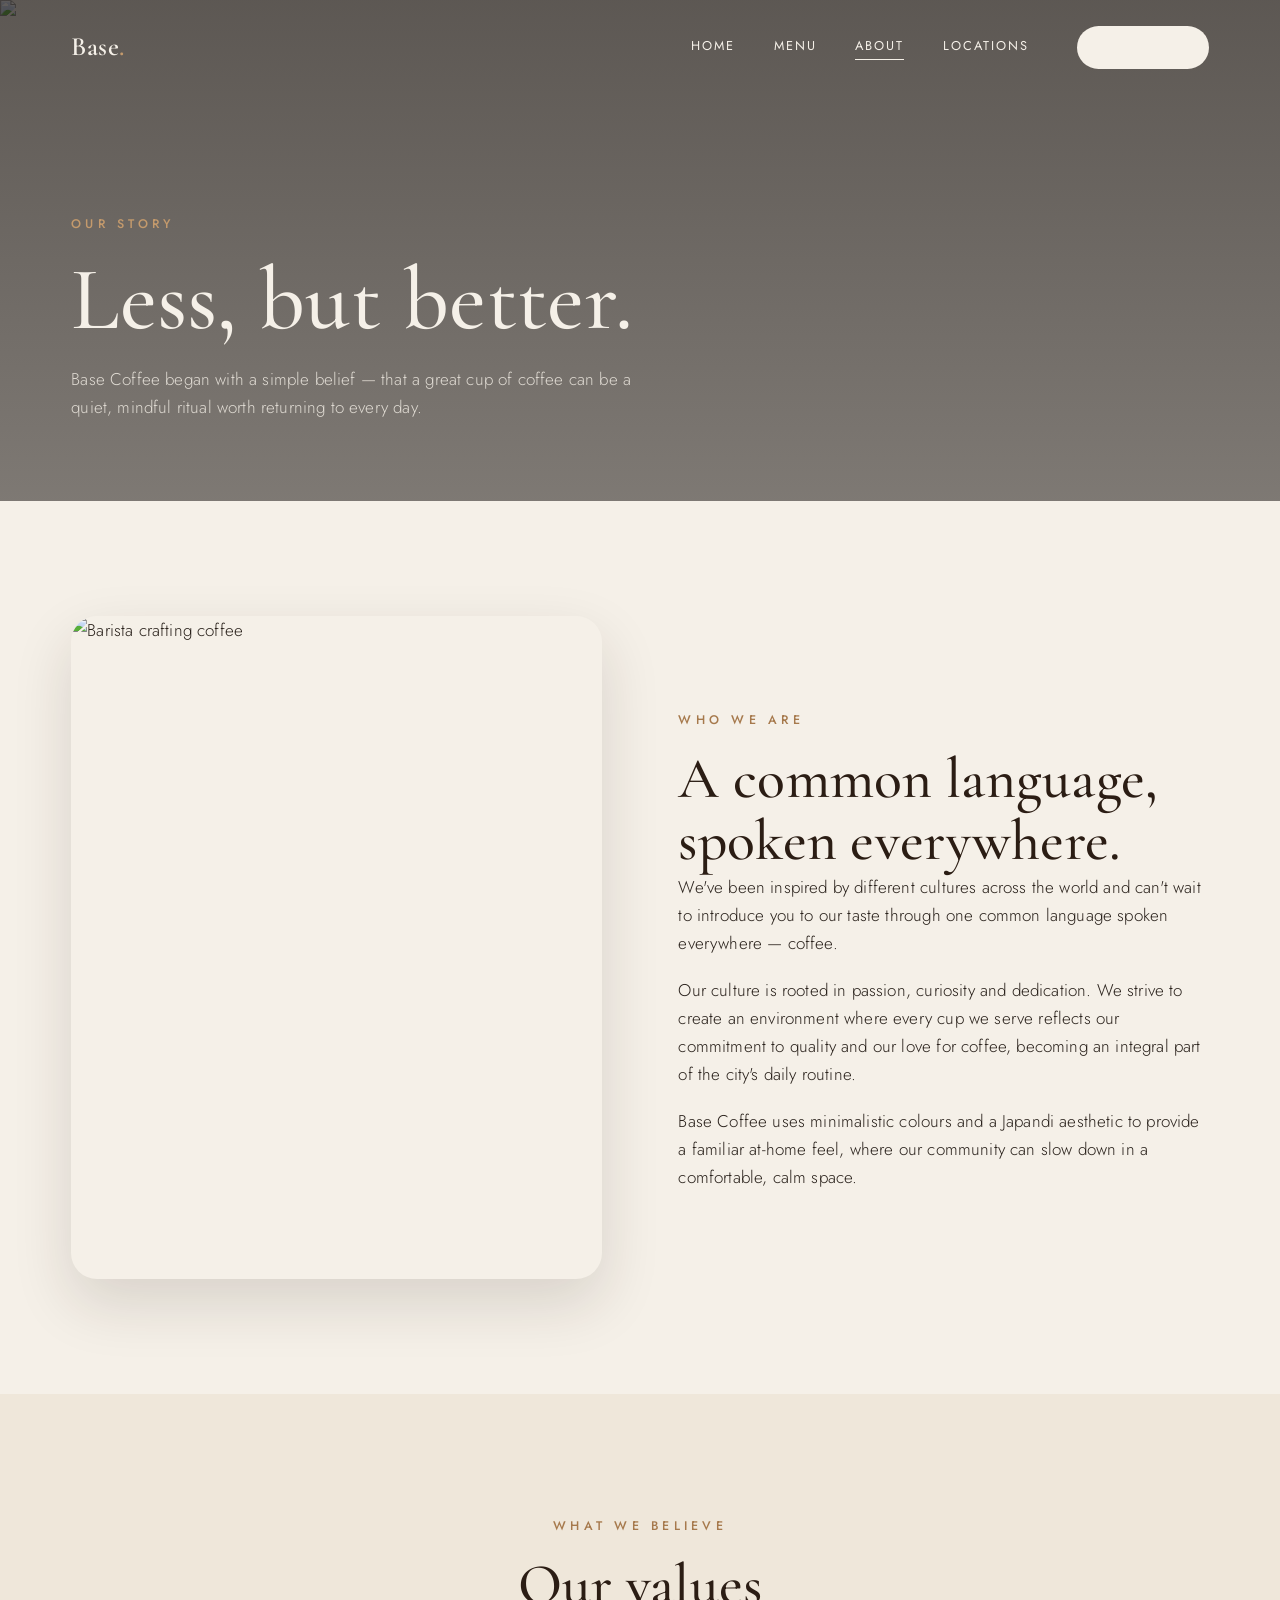
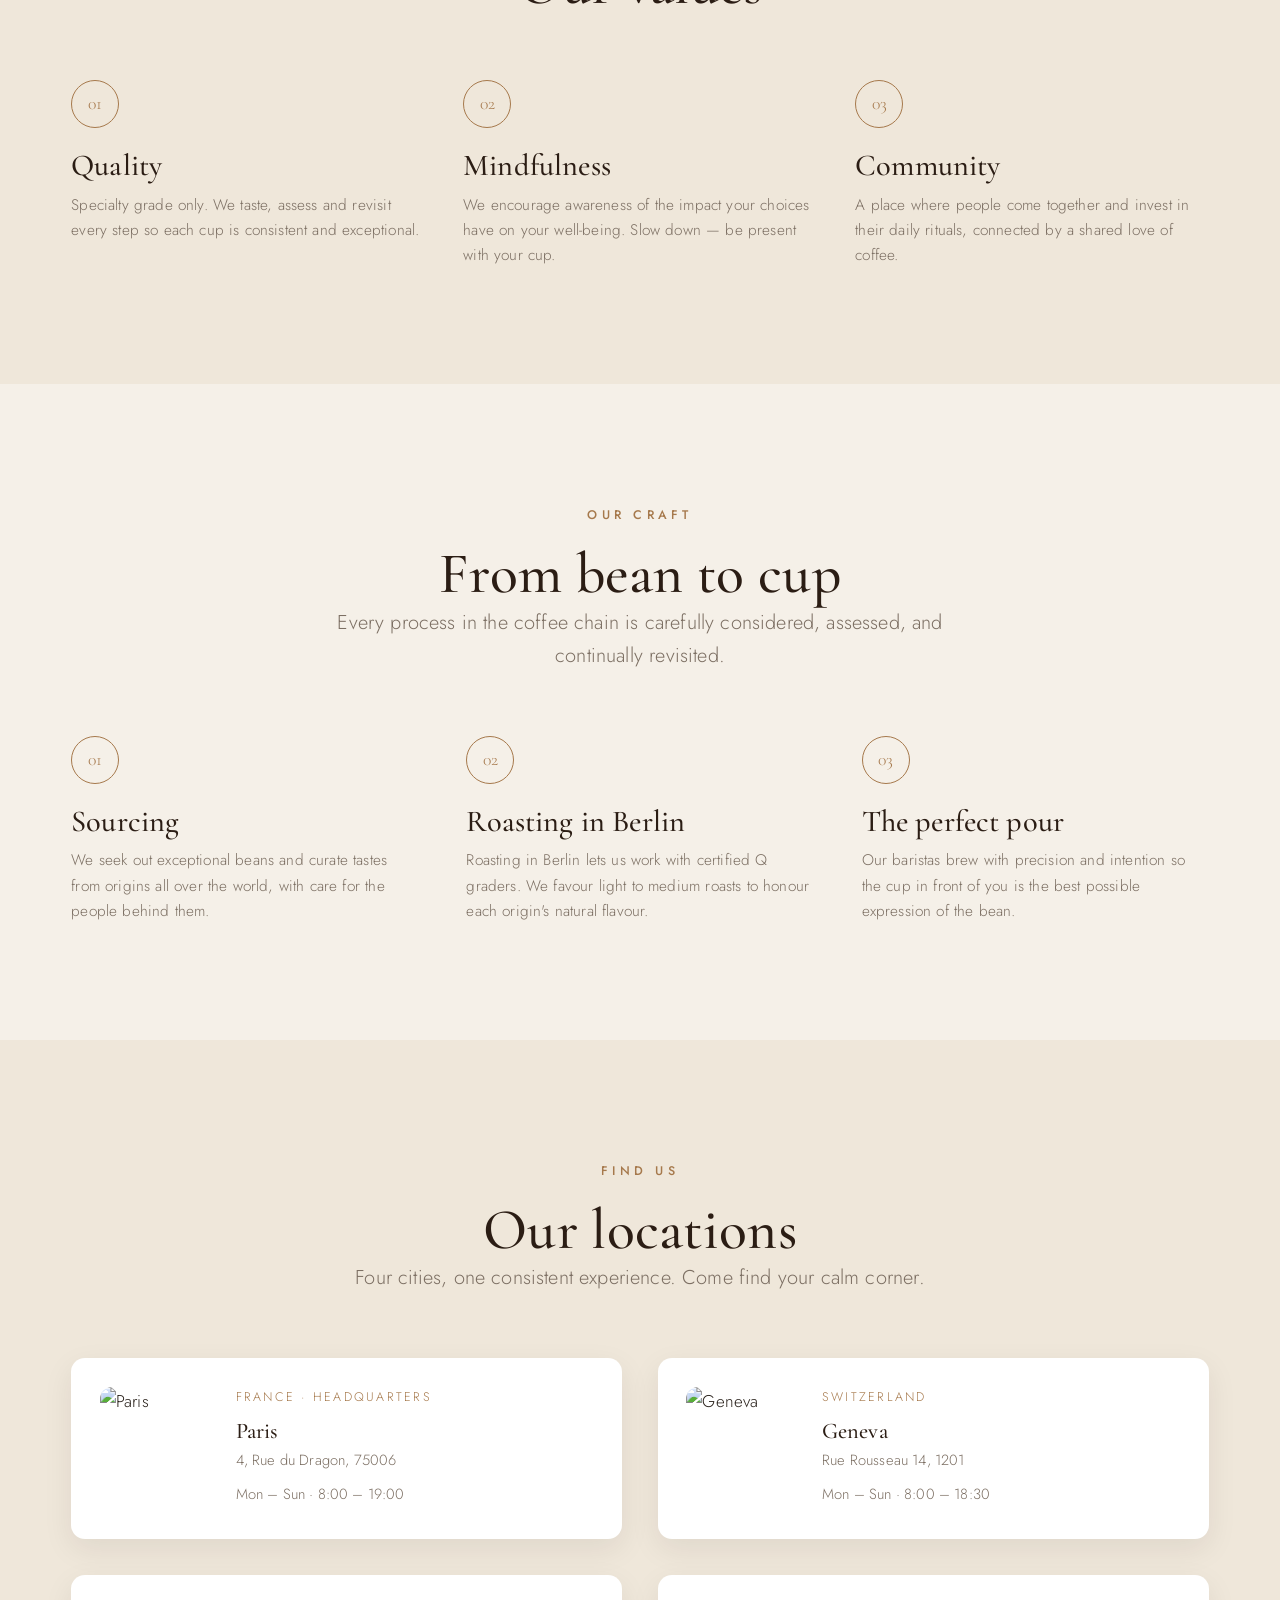
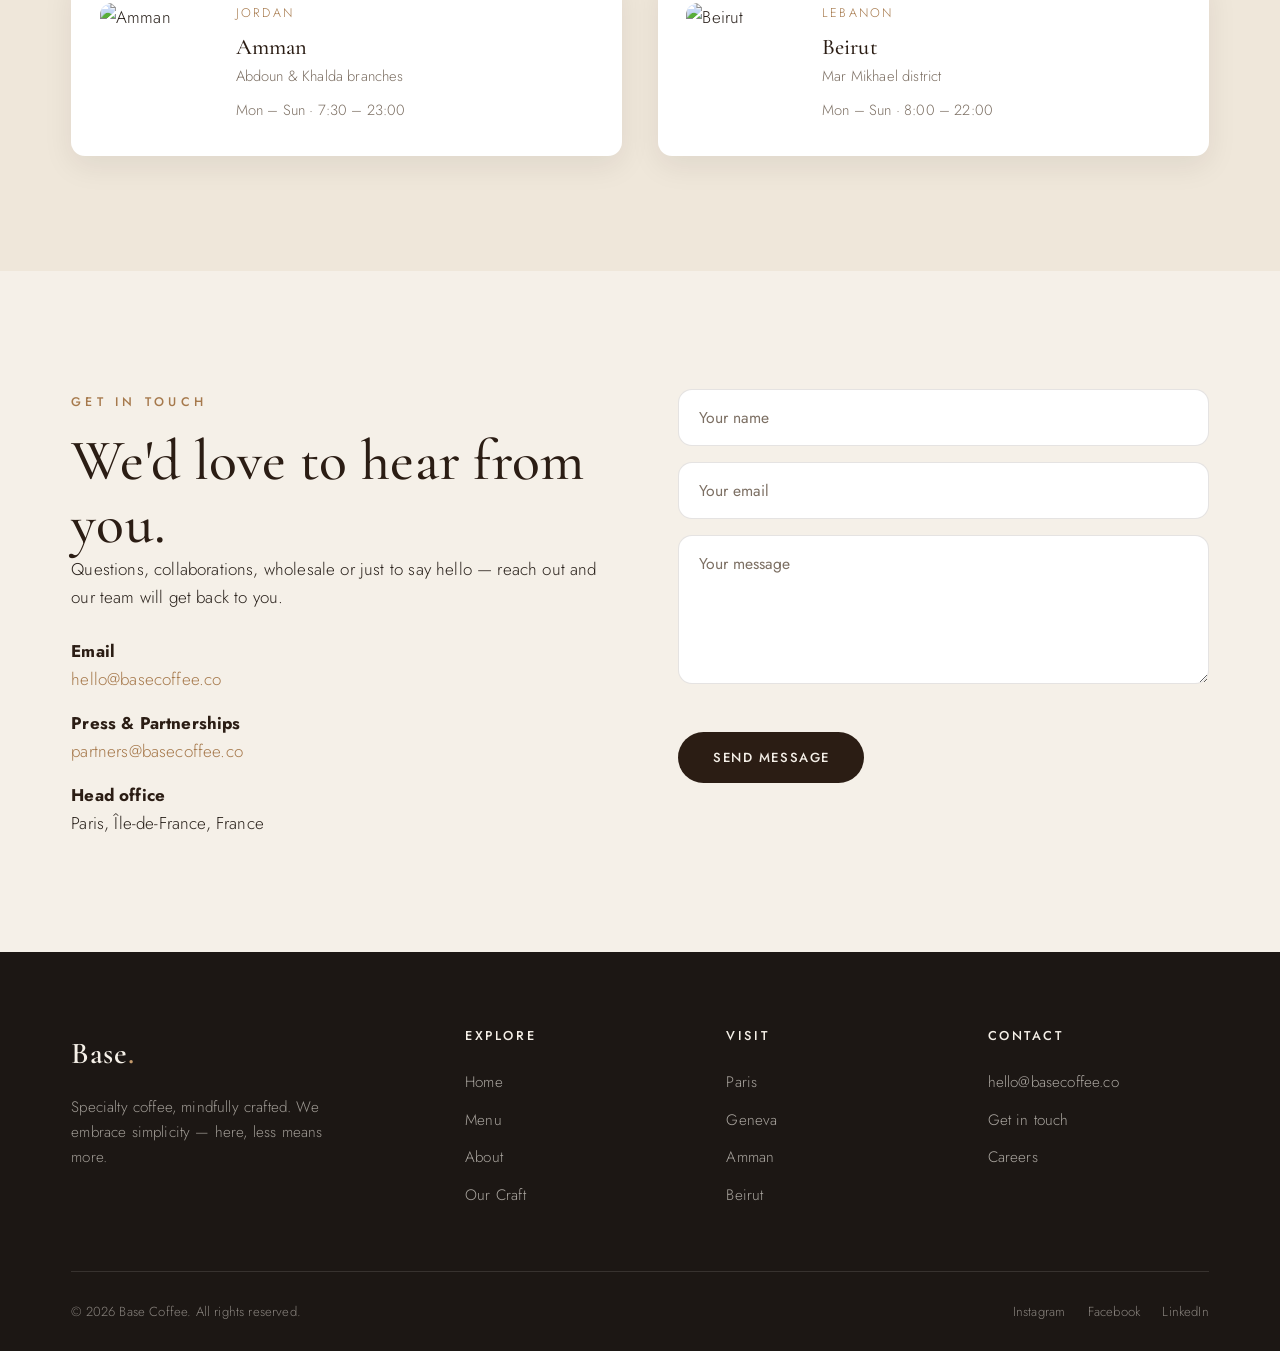
==== about.html @ 09331cef "Add initial website files for Base Coffee, including HTML pages (index, about, menu), CSS styles, an" ====
<!DOCTYPE html>
<html lang="en">
<head>
  <meta charset="UTF-8" />
  <meta name="viewport" content="width=device-width, initial-scale=1.0" />
  <title>About — Base Coffee</title>
  <meta name="description" content="The Base Coffee story: a mindful specialty coffee house rooted in passion, curiosity and community. Discover our craft, our values, our locations and how to reach us." />

  <link rel="preconnect" href="https://fonts.googleapis.com" />
  <link rel="preconnect" href="https://fonts.gstatic.com" crossorigin />
  <link href="https://fonts.googleapis.com/css2?family=Cormorant+Garamond:wght@400;500;600&family=Jost:wght@300;400;500&display=swap" rel="stylesheet" />
  <link rel="stylesheet" href="css/styles.css" />
</head>
<body>

  <!-- Navbar -->
  <header class="nav" id="nav">
    <div class="container nav__inner">
      <a href="index.html" class="nav__logo">Base<span>.</span></a>
      <nav class="nav__links" id="navLinks">
        <a href="index.html">Home</a>
        <a href="menu.html">Menu</a>
        <a href="about.html" class="is-active">About</a>
        <a href="about.html#locations">Locations</a>
        <a href="about.html#contact" class="btn btn--light nav__cta">Visit Us</a>
      </nav>
      <button class="nav__burger" id="navBurger" aria-label="Toggle menu" aria-expanded="false">
        <span></span><span></span><span></span>
      </button>
    </div>
  </header>

  <!-- Page header -->
  <section class="page-head">
    <div class="page-head__bg">
      <img src="https://images.unsplash.com/photo-1554118811-1e0d58224f24?auto=format&fit=crop&w=1920&q=80" alt="Cozy specialty coffee shop" />
    </div>
    <div class="container reveal">
      <span class="eyebrow">Our Story</span>
      <h1>Less, but better.</h1>
      <p>Base Coffee began with a simple belief — that a great cup of coffee can be a quiet, mindful ritual worth returning to every day.</p>
    </div>
  </section>

  <!-- Story -->
  <section class="section">
    <div class="container split">
      <div class="split__media reveal">
        <img src="https://images.unsplash.com/photo-1495774856032-8b90bbb32b32?auto=format&fit=crop&w=1000&q=80" alt="Barista crafting coffee" />
      </div>
      <div class="split__body reveal" data-delay="1">
        <span class="eyebrow">Who we are</span>
        <h2>A common language, spoken everywhere.</h2>
        <p>We've been inspired by different cultures across the world and can't wait to introduce you to our taste through one common language spoken everywhere — coffee.</p>
        <p>Our culture is rooted in passion, curiosity and dedication. We strive to create an environment where every cup we serve reflects our commitment to quality and our love for coffee, becoming an integral part of the city's daily routine.</p>
        <p>Base Coffee uses minimalistic colours and a Japandi aesthetic to provide a familiar at-home feel, where our community can slow down in a comfortable, calm space.</p>
      </div>
    </div>
  </section>

  <!-- Values -->
  <section class="section bg-cream-soft">
    <div class="container">
      <div class="section-head text-center reveal">
        <span class="eyebrow">What we believe</span>
        <h2>Our values</h2>
      </div>
      <div class="grid-3">
        <div class="step reveal">
          <div class="step__num">01</div>
          <h3>Quality</h3>
          <p>Specialty grade only. We taste, assess and revisit every step so each cup is consistent and exceptional.</p>
        </div>
        <div class="step reveal" data-delay="1">
          <div class="step__num">02</div>
          <h3>Mindfulness</h3>
          <p>We encourage awareness of the impact your choices have on your well-being. Slow down — be present with your cup.</p>
        </div>
        <div class="step reveal" data-delay="2">
          <div class="step__num">03</div>
          <h3>Community</h3>
          <p>A place where people come together and invest in their daily rituals, connected by a shared love of coffee.</p>
        </div>
      </div>
    </div>
  </section>

  <!-- Process -->
  <section class="section" id="process">
    <div class="container">
      <div class="section-head text-center reveal">
        <span class="eyebrow">Our craft</span>
        <h2>From bean to cup</h2>
        <p class="lead">Every process in the coffee chain is carefully considered, assessed, and continually revisited.</p>
      </div>
      <div class="steps">
        <div class="step reveal">
          <div class="step__num">01</div>
          <h3>Sourcing</h3>
          <p>We seek out exceptional beans and curate tastes from origins all over the world, with care for the people behind them.</p>
        </div>
        <div class="step reveal" data-delay="1">
          <div class="step__num">02</div>
          <h3>Roasting in Berlin</h3>
          <p>Roasting in Berlin lets us work with certified Q graders. We favour light to medium roasts to honour each origin's natural flavour.</p>
        </div>
        <div class="step reveal" data-delay="2">
          <div class="step__num">03</div>
          <h3>The perfect pour</h3>
          <p>Our baristas brew with precision and intention so the cup in front of you is the best possible expression of the bean.</p>
        </div>
      </div>
    </div>
  </section>

  <!-- Locations -->
  <section class="section bg-cream-soft" id="locations">
    <div class="container">
      <div class="section-head text-center reveal">
        <span class="eyebrow">Find us</span>
        <h2>Our locations</h2>
        <p class="lead">Four cities, one consistent experience. Come find your calm corner.</p>
      </div>
      <div class="loc-grid">
        <div class="loc-card reveal">
          <img src="https://images.unsplash.com/photo-1501339847302-ac426a4a7cbb?auto=format&fit=crop&w=400&q=80" alt="Paris" />
          <div>
            <p class="loc-card__city">France · Headquarters</p>
            <h3>Paris</h3>
            <p>4, Rue du Dragon, 75006</p>
            <p class="loc-card__hours">Mon – Sun · 8:00 – 19:00</p>
          </div>
        </div>
        <div class="loc-card reveal" data-delay="1">
          <img src="https://images.unsplash.com/photo-1442975631115-c4f7b05b6107?auto=format&fit=crop&w=400&q=80" alt="Geneva" />
          <div>
            <p class="loc-card__city">Switzerland</p>
            <h3>Geneva</h3>
            <p>Rue Rousseau 14, 1201</p>
            <p class="loc-card__hours">Mon – Sun · 8:00 – 18:30</p>
          </div>
        </div>
        <div class="loc-card reveal">
          <img src="https://images.unsplash.com/photo-1559925393-8be0ec4767c8?auto=format&fit=crop&w=400&q=80" alt="Amman" />
          <div>
            <p class="loc-card__city">Jordan</p>
            <h3>Amman</h3>
            <p>Abdoun &amp; Khalda branches</p>
            <p class="loc-card__hours">Mon – Sun · 7:30 – 23:00</p>
          </div>
        </div>
        <div class="loc-card reveal" data-delay="1">
          <img src="https://images.unsplash.com/photo-1521017432531-fbd92d768814?auto=format&fit=crop&w=400&q=80" alt="Beirut" />
          <div>
            <p class="loc-card__city">Lebanon</p>
            <h3>Beirut</h3>
            <p>Mar Mikhael district</p>
            <p class="loc-card__hours">Mon – Sun · 8:00 – 22:00</p>
          </div>
        </div>
      </div>
    </div>
  </section>

  <!-- Contact -->
  <section class="section" id="contact">
    <div class="container split">
      <div class="split__body reveal">
        <span class="eyebrow">Get in touch</span>
        <h2>We'd love to hear from you.</h2>
        <p>Questions, collaborations, wholesale or just to say hello — reach out and our team will get back to you.</p>
        <p style="margin-top: 1.6rem;">
          <strong style="color: var(--espresso);">Email</strong><br />
          <a href="mailto:hello@basecoffee.co" style="color: var(--caramel);">hello@basecoffee.co</a>
        </p>
        <p style="margin-top: 1rem;">
          <strong style="color: var(--espresso);">Press &amp; Partnerships</strong><br />
          <a href="mailto:hello@basecoffee.co" style="color: var(--caramel);">partners@basecoffee.co</a>
        </p>
        <p style="margin-top: 1rem;">
          <strong style="color: var(--espresso);">Head office</strong><br />
          Paris, Île-de-France, France
        </p>
      </div>
      <div class="split__body reveal" data-delay="1">
        <form id="contactForm" novalidate style="display: grid; gap: 1rem;">
          <input class="field" type="text" id="cName" placeholder="Your name" aria-label="Your name" />
          <input class="field" type="email" id="cEmail" placeholder="Your email" aria-label="Your email" />
          <textarea class="field" id="cMessage" rows="5" placeholder="Your message" aria-label="Your message"></textarea>
          <button type="submit" class="btn btn--solid" style="justify-self: start;">Send Message</button>
          <p class="form-msg" id="contactMsg" role="status" style="color: var(--caramel);"></p>
        </form>
      </div>
    </div>
  </section>

  <!-- Footer -->
  <footer class="footer">
    <div class="container">
      <div class="footer__top">
        <div class="footer__brand">
          <a href="index.html" class="nav__logo">Base<span>.</span></a>
          <p>Specialty coffee, mindfully crafted. We embrace simplicity — here, less means more.</p>
        </div>
        <div class="footer__col">
          <h4>Explore</h4>
          <a href="index.html">Home</a>
          <a href="menu.html">Menu</a>
          <a href="about.html">About</a>
          <a href="about.html#process">Our Craft</a>
        </div>
        <div class="footer__col">
          <h4>Visit</h4>
          <a href="about.html#locations">Paris</a>
          <a href="about.html#locations">Geneva</a>
          <a href="about.html#locations">Amman</a>
          <a href="about.html#locations">Beirut</a>
        </div>
        <div class="footer__col">
          <h4>Contact</h4>
          <a href="mailto:hello@basecoffee.co">hello@basecoffee.co</a>
          <a href="about.html#contact">Get in touch</a>
          <a href="#">Careers</a>
        </div>
      </div>
      <div class="footer__bottom">
        <span>&copy; 2026 Base Coffee. All rights reserved.</span>
        <div class="footer__socials">
          <a href="#">Instagram</a>
          <a href="#">Facebook</a>
          <a href="#">LinkedIn</a>
        </div>
      </div>
    </div>
  </footer>

  <script src="js/main.js"></script>
</body>
</html>
---- css/styles.css ----
/* =========================================================
   Base Coffee — Global Stylesheet
   Japandi / minimalist premium aesthetic
   ========================================================= */

/* ---------- Design tokens ---------- */
:root {
  /* Color palette */
  --cream: #f5f0e8;
  --cream-soft: #efe7da;
  --sand: #e3d6c3;
  --caramel: #a6794c;
  --caramel-light: #c49a6c;
  --espresso: #2b1d14;
  --espresso-soft: #3e2c20;
  --charcoal: #1c1714;
  --ink: #2a221c;
  --muted: #7c6f63;
  --line: rgba(43, 29, 20, 0.12);
  --white: #ffffff;

  /* Typography */
  --font-display: "Cormorant Garamond", Georgia, "Times New Roman", serif;
  --font-body: "Jost", "Helvetica Neue", Arial, sans-serif;

  /* Spacing & layout */
  --maxw: 1240px;
  --gutter: clamp(1.25rem, 4vw, 4rem);
  --section-y: clamp(4.5rem, 9vw, 9rem);
  --radius: 14px;
  --radius-lg: 26px;

  /* Effects */
  --shadow-sm: 0 10px 30px rgba(43, 29, 20, 0.08);
  --shadow-md: 0 24px 60px rgba(43, 29, 20, 0.14);
  --ease: cubic-bezier(0.22, 1, 0.36, 1);
}

/* ---------- Reset ---------- */
*,
*::before,
*::after {
  box-sizing: border-box;
  margin: 0;
  padding: 0;
}

html {
  scroll-behavior: smooth;
  -webkit-text-size-adjust: 100%;
}

body {
  font-family: var(--font-body);
  background-color: var(--cream);
  color: var(--ink);
  line-height: 1.65;
  font-size: 17px;
  font-weight: 300;
  letter-spacing: 0.01em;
  overflow-x: hidden;
  -webkit-font-smoothing: antialiased;
}

img {
  max-width: 100%;
  display: block;
}

a {
  color: inherit;
  text-decoration: none;
}

ul {
  list-style: none;
}

button {
  font-family: inherit;
  cursor: pointer;
}

/* ---------- Typography ---------- */
h1,
h2,
h3,
h4 {
  font-family: var(--font-display);
  font-weight: 500;
  color: var(--espresso);
  line-height: 1.08;
  letter-spacing: 0.005em;
}

h1 {
  font-size: clamp(2.8rem, 7vw, 5.6rem);
}

h2 {
  font-size: clamp(2.2rem, 4.8vw, 3.6rem);
}

h3 {
  font-size: clamp(1.4rem, 2.4vw, 1.9rem);
}

p {
  color: var(--ink);
}

.eyebrow {
  font-family: var(--font-body);
  font-size: 0.78rem;
  font-weight: 500;
  letter-spacing: 0.34em;
  text-transform: uppercase;
  color: var(--caramel);
  margin-bottom: 1.1rem;
  display: inline-block;
}

.lead {
  font-size: clamp(1.05rem, 1.6vw, 1.25rem);
  color: var(--muted);
  font-weight: 300;
}

/* ---------- Layout helpers ---------- */
.container {
  width: 100%;
  max-width: var(--maxw);
  margin-inline: auto;
  padding-inline: var(--gutter);
}

.section {
  padding-block: var(--section-y);
}

.section--tight {
  padding-block: clamp(3rem, 6vw, 5.5rem);
}

.bg-cream-soft {
  background-color: var(--cream-soft);
}

.bg-espresso {
  background-color: var(--espresso);
  color: var(--cream);
}

.bg-espresso h1,
.bg-espresso h2,
.bg-espresso h3 {
  color: var(--cream);
}

.bg-espresso p {
  color: rgba(245, 240, 232, 0.78);
}

.text-center {
  text-align: center;
}

.section-head {
  max-width: 640px;
  margin-bottom: clamp(2.5rem, 5vw, 4rem);
}

.section-head.text-center {
  margin-inline: auto;
}

/* ---------- Buttons ---------- */
.btn {
  display: inline-flex;
  align-items: center;
  gap: 0.6rem;
  padding: 0.95rem 2.1rem;
  border-radius: 100px;
  font-size: 0.82rem;
  font-weight: 500;
  letter-spacing: 0.12em;
  text-transform: uppercase;
  border: 1px solid transparent;
  transition: transform 0.35s var(--ease), background-color 0.35s var(--ease),
    color 0.35s var(--ease), border-color 0.35s var(--ease);
}

.btn:hover {
  transform: translateY(-3px);
}

.btn--solid {
  background-color: var(--espresso);
  color: var(--cream);
}

.btn--solid:hover {
  background-color: var(--caramel);
}

.btn--outline {
  background-color: transparent;
  border-color: currentColor;
  color: var(--espresso);
}

.btn--outline:hover {
  background-color: var(--espresso);
  color: var(--cream);
  border-color: var(--espresso);
}

.btn--light {
  background-color: var(--cream);
  color: var(--espresso);
}

.btn--light:hover {
  background-color: var(--caramel-light);
  color: var(--espresso);
}

.btn--ghost {
  padding-inline: 0;
  border-radius: 0;
  border-bottom: 1px solid currentColor;
  color: var(--caramel);
  padding-bottom: 0.35rem;
}

.btn--ghost:hover {
  transform: translateY(0);
  color: var(--espresso);
}

/* ---------- Navbar ---------- */
.nav {
  position: fixed;
  inset: 0 0 auto 0;
  z-index: 100;
  transition: background-color 0.4s var(--ease), box-shadow 0.4s var(--ease),
    padding 0.4s var(--ease);
  padding-block: 1.6rem;
}

.nav__inner {
  display: flex;
  align-items: center;
  justify-content: space-between;
  gap: 2rem;
}

.nav__logo {
  font-family: var(--font-display);
  font-size: 1.65rem;
  font-weight: 600;
  letter-spacing: 0.02em;
  color: var(--cream);
  transition: color 0.4s var(--ease);
}

.nav__logo span {
  color: var(--caramel-light);
}

.nav__links {
  display: flex;
  align-items: center;
  gap: 2.4rem;
}

.nav__links a {
  font-size: 0.8rem;
  letter-spacing: 0.16em;
  text-transform: uppercase;
  font-weight: 400;
  color: var(--cream);
  position: relative;
  padding-bottom: 4px;
  transition: color 0.3s var(--ease);
}

.nav__links a::after {
  content: "";
  position: absolute;
  left: 0;
  bottom: 0;
  width: 0;
  height: 1px;
  background-color: currentColor;
  transition: width 0.35s var(--ease);
}

.nav__links a:hover::after,
.nav__links a.is-active::after {
  width: 100%;
}

.nav__cta {
  margin-left: 0.6rem;
}

/* Scrolled state */
.nav.is-scrolled {
  background-color: rgba(245, 240, 232, 0.92);
  backdrop-filter: blur(12px);
  box-shadow: var(--shadow-sm);
  padding-block: 1rem;
}

.nav.is-scrolled .nav__logo {
  color: var(--espresso);
}

.nav.is-scrolled .nav__links a {
  color: var(--espresso);
}

.nav.is-scrolled .nav__burger span {
  background-color: var(--espresso);
}

/* Burger */
.nav__burger {
  display: none;
  flex-direction: column;
  gap: 6px;
  background: none;
  border: none;
  padding: 6px;
  z-index: 110;
}

.nav__burger span {
  width: 26px;
  height: 2px;
  background-color: var(--cream);
  transition: transform 0.35s var(--ease), opacity 0.3s var(--ease),
    background-color 0.4s var(--ease);
}

.nav.is-open .nav__burger span {
  background-color: var(--espresso);
}

.nav.is-open .nav__burger span:nth-child(1) {
  transform: translateY(8px) rotate(45deg);
}

.nav.is-open .nav__burger span:nth-child(2) {
  opacity: 0;
}

.nav.is-open .nav__burger span:nth-child(3) {
  transform: translateY(-8px) rotate(-45deg);
}

/* ---------- Hero ---------- */
.hero {
  position: relative;
  min-height: 100vh;
  display: flex;
  align-items: center;
  color: var(--cream);
  overflow: hidden;
}

.hero__bg {
  position: absolute;
  inset: 0;
  z-index: -2;
}

.hero__bg img {
  width: 100%;
  height: 100%;
  object-fit: cover;
}

.hero::after {
  content: "";
  position: absolute;
  inset: 0;
  z-index: -1;
  background: linear-gradient(
    105deg,
    rgba(28, 23, 20, 0.78) 0%,
    rgba(28, 23, 20, 0.5) 45%,
    rgba(28, 23, 20, 0.25) 100%
  );
}

.hero__content {
  max-width: 720px;
  padding-block: 8rem;
}

.hero .eyebrow {
  color: var(--caramel-light);
}

.hero h1 {
  color: var(--cream);
  margin-bottom: 1.6rem;
}

.hero p {
  color: rgba(245, 240, 232, 0.85);
  font-size: clamp(1.05rem, 1.7vw, 1.3rem);
  max-width: 540px;
  margin-bottom: 2.6rem;
}

.hero__actions {
  display: flex;
  flex-wrap: wrap;
  gap: 1rem;
}

.hero__scroll {
  position: absolute;
  bottom: 2.2rem;
  left: 50%;
  transform: translateX(-50%);
  font-size: 0.7rem;
  letter-spacing: 0.3em;
  text-transform: uppercase;
  color: rgba(245, 240, 232, 0.7);
  display: flex;
  flex-direction: column;
  align-items: center;
  gap: 0.6rem;
}

.hero__scroll::after {
  content: "";
  width: 1px;
  height: 46px;
  background: linear-gradient(rgba(245, 240, 232, 0.7), transparent);
  animation: scrollLine 2.2s var(--ease) infinite;
}

@keyframes scrollLine {
  0% { transform: scaleY(0); transform-origin: top; }
  50% { transform: scaleY(1); transform-origin: top; }
  51% { transform-origin: bottom; }
  100% { transform: scaleY(0); transform-origin: bottom; }
}

/* ---------- Intro / split sections ---------- */
.split {
  display: grid;
  grid-template-columns: 1fr 1fr;
  gap: clamp(2.5rem, 6vw, 6rem);
  align-items: center;
}

.split--reverse .split__media {
  order: 2;
}

.split__media {
  position: relative;
}

.split__media img {
  width: 100%;
  border-radius: var(--radius-lg);
  box-shadow: var(--shadow-md);
  aspect-ratio: 4 / 5;
  object-fit: cover;
}

.split__badge {
  position: absolute;
  bottom: -28px;
  right: -18px;
  background-color: var(--caramel);
  color: var(--cream);
  border-radius: 50%;
  width: 138px;
  height: 138px;
  display: grid;
  place-content: center;
  text-align: center;
  padding: 1rem;
  box-shadow: var(--shadow-md);
}

.split__badge strong {
  font-family: var(--font-display);
  font-size: 2.4rem;
  line-height: 1;
  display: block;
}

.split__badge span {
  font-size: 0.66rem;
  letter-spacing: 0.16em;
  text-transform: uppercase;
}

.split__body p + p {
  margin-top: 1.2rem;
}

.split__body .btn {
  margin-top: 2rem;
}

/* ---------- Stat strip ---------- */
.stats {
  display: grid;
  grid-template-columns: repeat(4, 1fr);
  gap: 2rem;
  text-align: center;
}

.stat__num {
  font-family: var(--font-display);
  font-size: clamp(2.4rem, 4vw, 3.4rem);
  color: var(--caramel-light);
  line-height: 1;
}

.stat__label {
  font-size: 0.78rem;
  letter-spacing: 0.18em;
  text-transform: uppercase;
  margin-top: 0.6rem;
  color: rgba(245, 240, 232, 0.7);
}

/* ---------- Card grid (signature / menu) ---------- */
.grid-3 {
  display: grid;
  grid-template-columns: repeat(3, 1fr);
  gap: clamp(1.5rem, 3vw, 2.4rem);
}

.card {
  background-color: var(--white);
  border-radius: var(--radius-lg);
  overflow: hidden;
  box-shadow: var(--shadow-sm);
  transition: transform 0.45s var(--ease), box-shadow 0.45s var(--ease);
}

.card:hover {
  transform: translateY(-8px);
  box-shadow: var(--shadow-md);
}

.card__media {
  aspect-ratio: 1 / 1;
  overflow: hidden;
}

.card__media img {
  width: 100%;
  height: 100%;
  object-fit: cover;
  transition: transform 0.7s var(--ease);
}

.card:hover .card__media img {
  transform: scale(1.06);
}

.card__body {
  padding: 1.6rem 1.7rem 1.9rem;
}

.card__title-row {
  display: flex;
  justify-content: space-between;
  align-items: baseline;
  gap: 1rem;
}

.card__price {
  font-family: var(--font-display);
  font-size: 1.4rem;
  color: var(--caramel);
}

.card p {
  color: var(--muted);
  font-size: 0.95rem;
  margin-top: 0.5rem;
}

/* ---------- Process steps ---------- */
.steps {
  display: grid;
  grid-template-columns: repeat(3, 1fr);
  gap: clamp(1.8rem, 4vw, 3rem);
}

.step__num {
  font-family: var(--font-display);
  font-size: 1.1rem;
  color: var(--caramel);
  border: 1px solid var(--caramel);
  width: 48px;
  height: 48px;
  border-radius: 50%;
  display: grid;
  place-content: center;
  margin-bottom: 1.4rem;
}

.step h3 {
  margin-bottom: 0.6rem;
}

.step p {
  color: var(--muted);
  font-size: 0.96rem;
}

/* ---------- Menu list (menu page) ---------- */
.menu-block + .menu-block {
  margin-top: clamp(3rem, 6vw, 5rem);
}

.menu-block__title {
  display: flex;
  align-items: center;
  gap: 1.4rem;
  margin-bottom: 2rem;
}

.menu-block__title::after {
  content: "";
  flex: 1;
  height: 1px;
  background-color: var(--line);
}

.menu-list {
  display: grid;
  grid-template-columns: 1fr 1fr;
  gap: 0.4rem 3.5rem;
}

.menu-item {
  display: flex;
  align-items: baseline;
  gap: 1rem;
  padding-block: 1.1rem;
  border-bottom: 1px dashed var(--line);
}

.menu-item__name {
  font-family: var(--font-display);
  font-size: 1.3rem;
  color: var(--espresso);
  white-space: nowrap;
}

.menu-item__desc {
  flex: 1;
  font-size: 0.9rem;
  color: var(--muted);
}

.menu-item__dots {
  flex: 1;
  border-bottom: 1px dotted var(--line);
  transform: translateY(-5px);
}

.menu-item__price {
  font-family: var(--font-display);
  font-size: 1.25rem;
  color: var(--caramel);
}

/* ---------- Locations ---------- */
.loc-grid {
  display: grid;
  grid-template-columns: repeat(2, 1fr);
  gap: clamp(1.5rem, 3vw, 2.2rem);
}

.loc-card {
  display: flex;
  gap: 1.6rem;
  background-color: var(--white);
  border-radius: var(--radius);
  padding: 1.8rem;
  box-shadow: var(--shadow-sm);
  transition: transform 0.4s var(--ease);
}

.loc-card:hover {
  transform: translateY(-5px);
}

.loc-card img {
  width: 110px;
  height: 110px;
  border-radius: 12px;
  object-fit: cover;
  flex-shrink: 0;
}

.loc-card h3 {
  font-size: 1.4rem;
  margin-bottom: 0.3rem;
}

.loc-card .loc-card__city {
  color: var(--caramel);
  font-size: 0.78rem;
  letter-spacing: 0.18em;
  text-transform: uppercase;
  margin-bottom: 0.7rem;
}

.loc-card p {
  font-size: 0.92rem;
  color: var(--muted);
  margin-bottom: 0.3rem;
}

.loc-card__hours {
  margin-top: 0.6rem;
  font-size: 0.85rem;
  color: var(--espresso-soft);
}

/* ---------- CTA / newsletter ---------- */
.cta {
  position: relative;
  text-align: center;
  color: var(--cream);
  overflow: hidden;
}

.cta__bg {
  position: absolute;
  inset: 0;
  z-index: -2;
}

.cta__bg img {
  width: 100%;
  height: 100%;
  object-fit: cover;
}

.cta::after {
  content: "";
  position: absolute;
  inset: 0;
  z-index: -1;
  background-color: rgba(28, 23, 20, 0.78);
}

.cta h2 {
  color: var(--cream);
  max-width: 640px;
  margin-inline: auto;
}

.cta p {
  color: rgba(245, 240, 232, 0.8);
  max-width: 520px;
  margin: 1.2rem auto 2.4rem;
}

.newsletter {
  display: flex;
  gap: 0.6rem;
  max-width: 480px;
  margin-inline: auto;
  background-color: rgba(245, 240, 232, 0.1);
  border: 1px solid rgba(245, 240, 232, 0.25);
  border-radius: 100px;
  padding: 0.4rem 0.4rem 0.4rem 1.5rem;
}

.newsletter input {
  flex: 1;
  background: none;
  border: none;
  outline: none;
  color: var(--cream);
  font-family: inherit;
  font-size: 0.95rem;
}

.newsletter input::placeholder {
  color: rgba(245, 240, 232, 0.6);
}

.newsletter button {
  border: none;
  white-space: nowrap;
}

.form-msg {
  margin-top: 1rem;
  font-size: 0.85rem;
  min-height: 1.2rem;
  color: var(--caramel-light);
}

/* ---------- Form fields (contact) ---------- */
.field {
  width: 100%;
  font-family: inherit;
  font-size: 0.98rem;
  color: var(--ink);
  background-color: var(--white);
  border: 1px solid var(--line);
  border-radius: var(--radius);
  padding: 1rem 1.2rem;
  outline: none;
  transition: border-color 0.3s var(--ease), box-shadow 0.3s var(--ease);
  resize: vertical;
}

.field::placeholder {
  color: var(--muted);
}

.field:focus {
  border-color: var(--caramel);
  box-shadow: 0 0 0 3px rgba(166, 121, 76, 0.14);
}

/* ---------- Page header (sub pages) ---------- */
.page-head {
  position: relative;
  padding-top: 13rem;
  padding-bottom: 5rem;
  color: var(--cream);
  overflow: hidden;
}

.page-head__bg {
  position: absolute;
  inset: 0;
  z-index: -2;
}

.page-head__bg img {
  width: 100%;
  height: 100%;
  object-fit: cover;
}

.page-head::after {
  content: "";
  position: absolute;
  inset: 0;
  z-index: -1;
  background: linear-gradient(
    180deg,
    rgba(28, 23, 20, 0.7),
    rgba(28, 23, 20, 0.55)
  );
}

.page-head h1 {
  color: var(--cream);
}

.page-head .eyebrow {
  color: var(--caramel-light);
}

.page-head p {
  color: rgba(245, 240, 232, 0.82);
  max-width: 560px;
  margin-top: 1rem;
}

/* ---------- Footer ---------- */
.footer {
  background-color: var(--charcoal);
  color: rgba(245, 240, 232, 0.7);
  padding-top: clamp(3.5rem, 6vw, 5.5rem);
}

.footer__top {
  display: grid;
  grid-template-columns: 1.6fr 1fr 1fr 1fr;
  gap: 2.5rem;
  padding-bottom: 3.5rem;
  border-bottom: 1px solid rgba(245, 240, 232, 0.12);
}

.footer__brand .nav__logo {
  color: var(--cream);
  font-size: 1.9rem;
}

.footer__brand p {
  color: rgba(245, 240, 232, 0.6);
  margin-top: 1rem;
  max-width: 280px;
  font-size: 0.95rem;
}

.footer h4 {
  color: var(--cream);
  font-family: var(--font-body);
  font-size: 0.8rem;
  letter-spacing: 0.2em;
  text-transform: uppercase;
  margin-bottom: 1.3rem;
  font-weight: 500;
}

.footer__col a {
  display: block;
  padding-block: 0.4rem;
  font-size: 0.95rem;
  color: rgba(245, 240, 232, 0.65);
  transition: color 0.3s var(--ease);
}

.footer__col a:hover {
  color: var(--caramel-light);
}

.footer__bottom {
  display: flex;
  justify-content: space-between;
  align-items: center;
  flex-wrap: wrap;
  gap: 1rem;
  padding-block: 1.8rem;
  font-size: 0.82rem;
  color: rgba(245, 240, 232, 0.5);
}

.footer__socials {
  display: flex;
  gap: 1.4rem;
}

.footer__socials a:hover {
  color: var(--caramel-light);
}

/* ---------- Scroll reveal ---------- */
.reveal {
  opacity: 0;
  transform: translateY(34px);
  transition: opacity 0.9s var(--ease), transform 0.9s var(--ease);
}

.reveal.is-visible {
  opacity: 1;
  transform: none;
}

.reveal[data-delay="1"] { transition-delay: 0.12s; }
.reveal[data-delay="2"] { transition-delay: 0.24s; }
.reveal[data-delay="3"] { transition-delay: 0.36s; }

@media (prefers-reduced-motion: reduce) {
  .reveal { opacity: 1; transform: none; transition: none; }
  html { scroll-behavior: auto; }
}

/* ---------- Responsive ---------- */
@media (max-width: 980px) {
  .footer__top {
    grid-template-columns: 1fr 1fr;
    gap: 2rem;
  }
}

@media (max-width: 860px) {
  .nav__links {
    position: fixed;
    inset: 0;
    flex-direction: column;
    justify-content: center;
    gap: 2rem;
    background-color: var(--cream);
    transform: translateX(100%);
    transition: transform 0.5s var(--ease);
  }

  .nav.is-open .nav__links {
    transform: translateX(0);
  }

  .nav__links a {
    color: var(--espresso);
    font-size: 1.05rem;
  }

  .nav__burger {
    display: flex;
  }

  .split {
    grid-template-columns: 1fr;
  }

  .split--reverse .split__media {
    order: 0;
  }

  .split__media img {
    aspect-ratio: 16 / 11;
  }

  .grid-3,
  .steps {
    grid-template-columns: 1fr;
    max-width: 460px;
    margin-inline: auto;
  }

  .stats {
    grid-template-columns: 1fr 1fr;
    gap: 2.5rem 1rem;
  }

  .menu-list {
    grid-template-columns: 1fr;
    gap: 0;
  }

  .loc-grid {
    grid-template-columns: 1fr;
  }
}

@media (max-width: 560px) {
  body { font-size: 16px; }

  .footer__top {
    grid-template-columns: 1fr;
  }

  .newsletter {
    flex-direction: column;
    border-radius: var(--radius);
    padding: 1rem;
    background-color: rgba(245, 240, 232, 0.12);
  }

  .newsletter input {
    text-align: center;
    padding-block: 0.5rem;
  }

  .newsletter button {
    width: 100%;
    justify-content: center;
  }

  .loc-card {
    flex-direction: column;
  }

  .loc-card img {
    width: 100%;
    height: 160px;
  }

  .split__badge {
    width: 110px;
    height: 110px;
    right: 12px;
  }
}
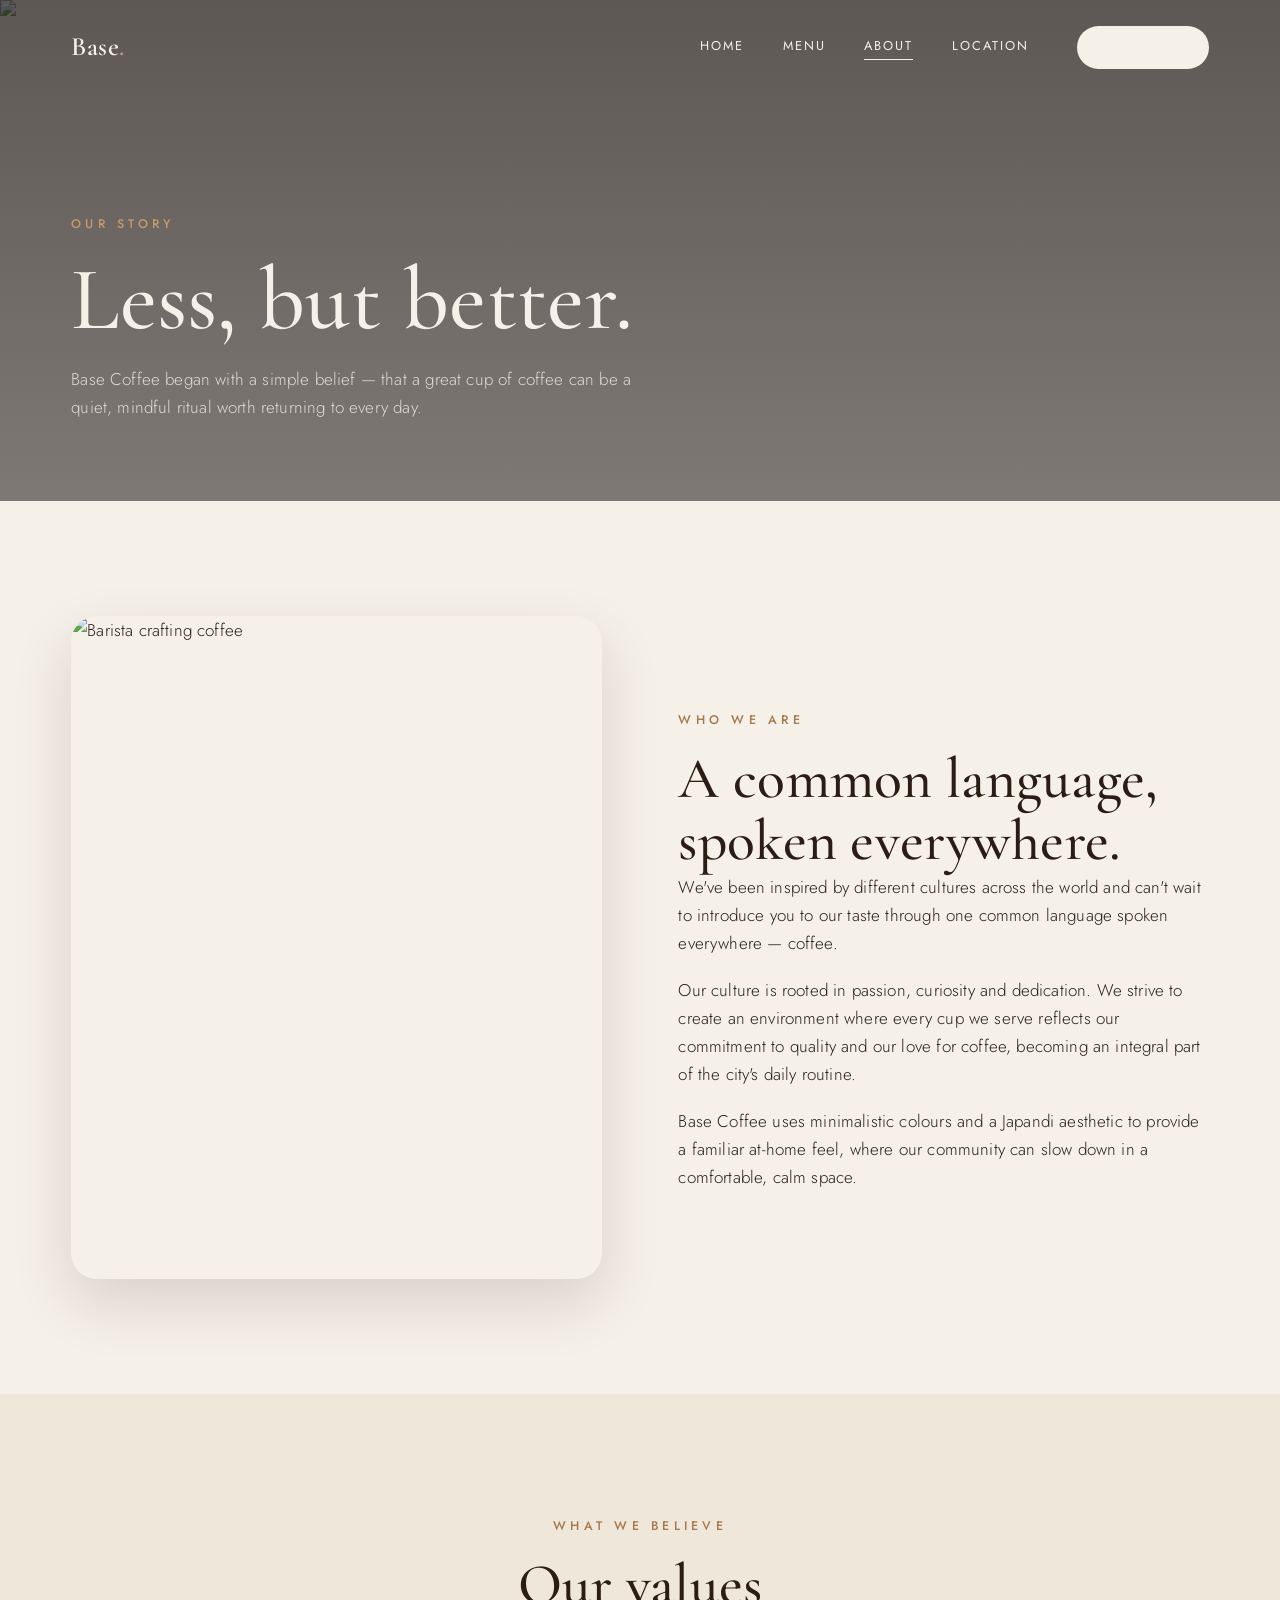
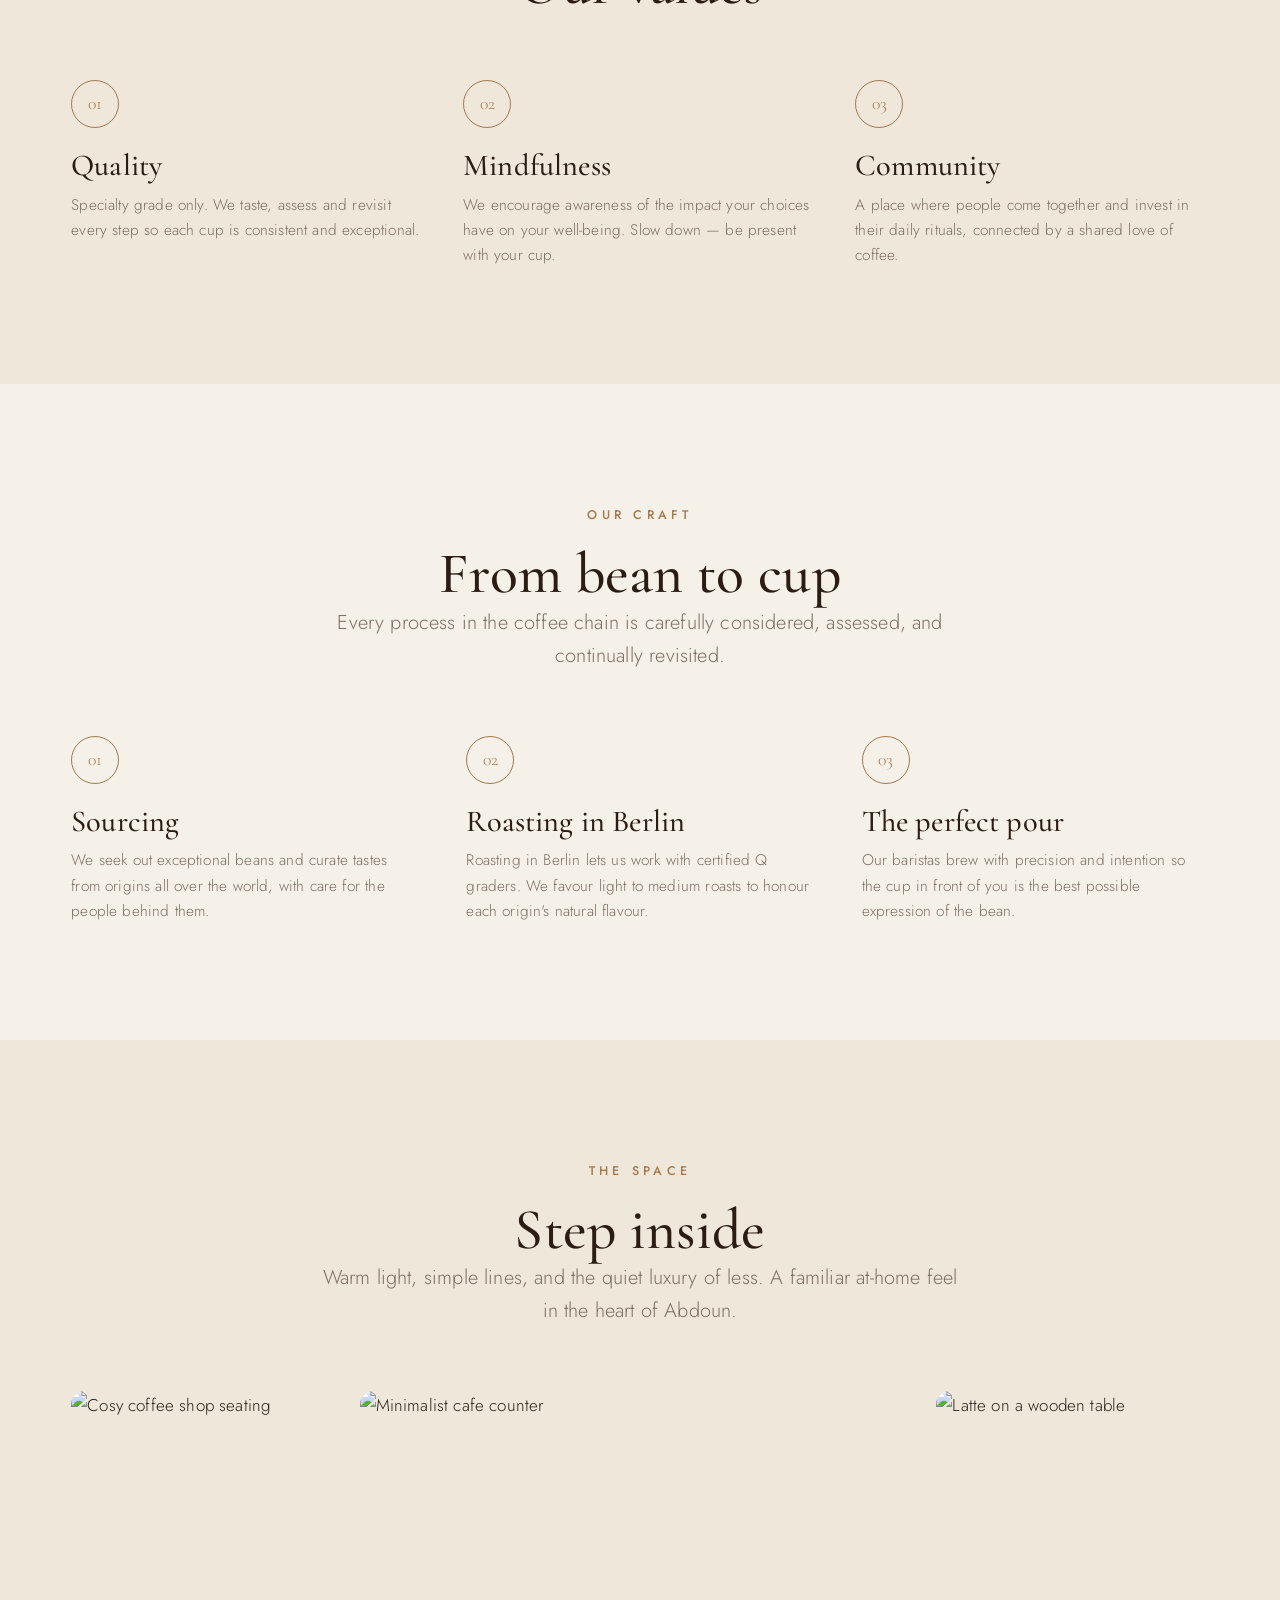
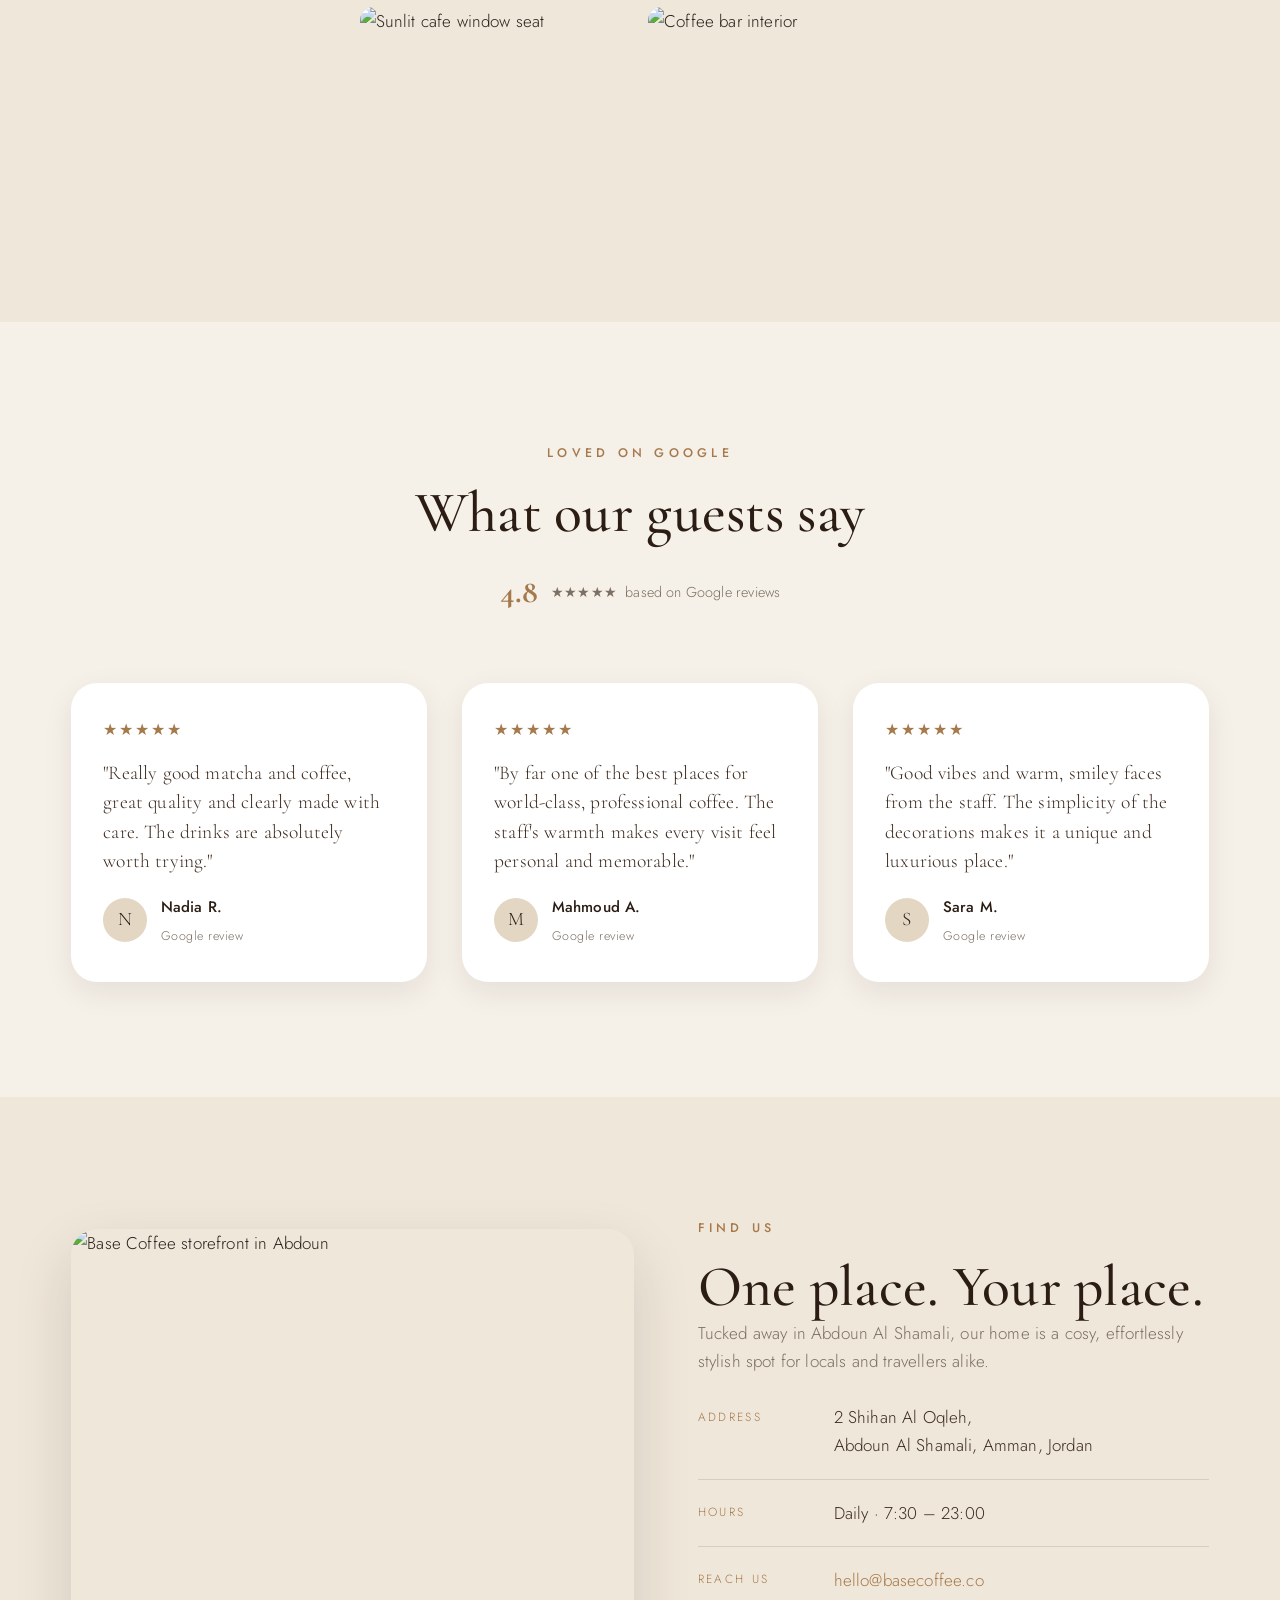
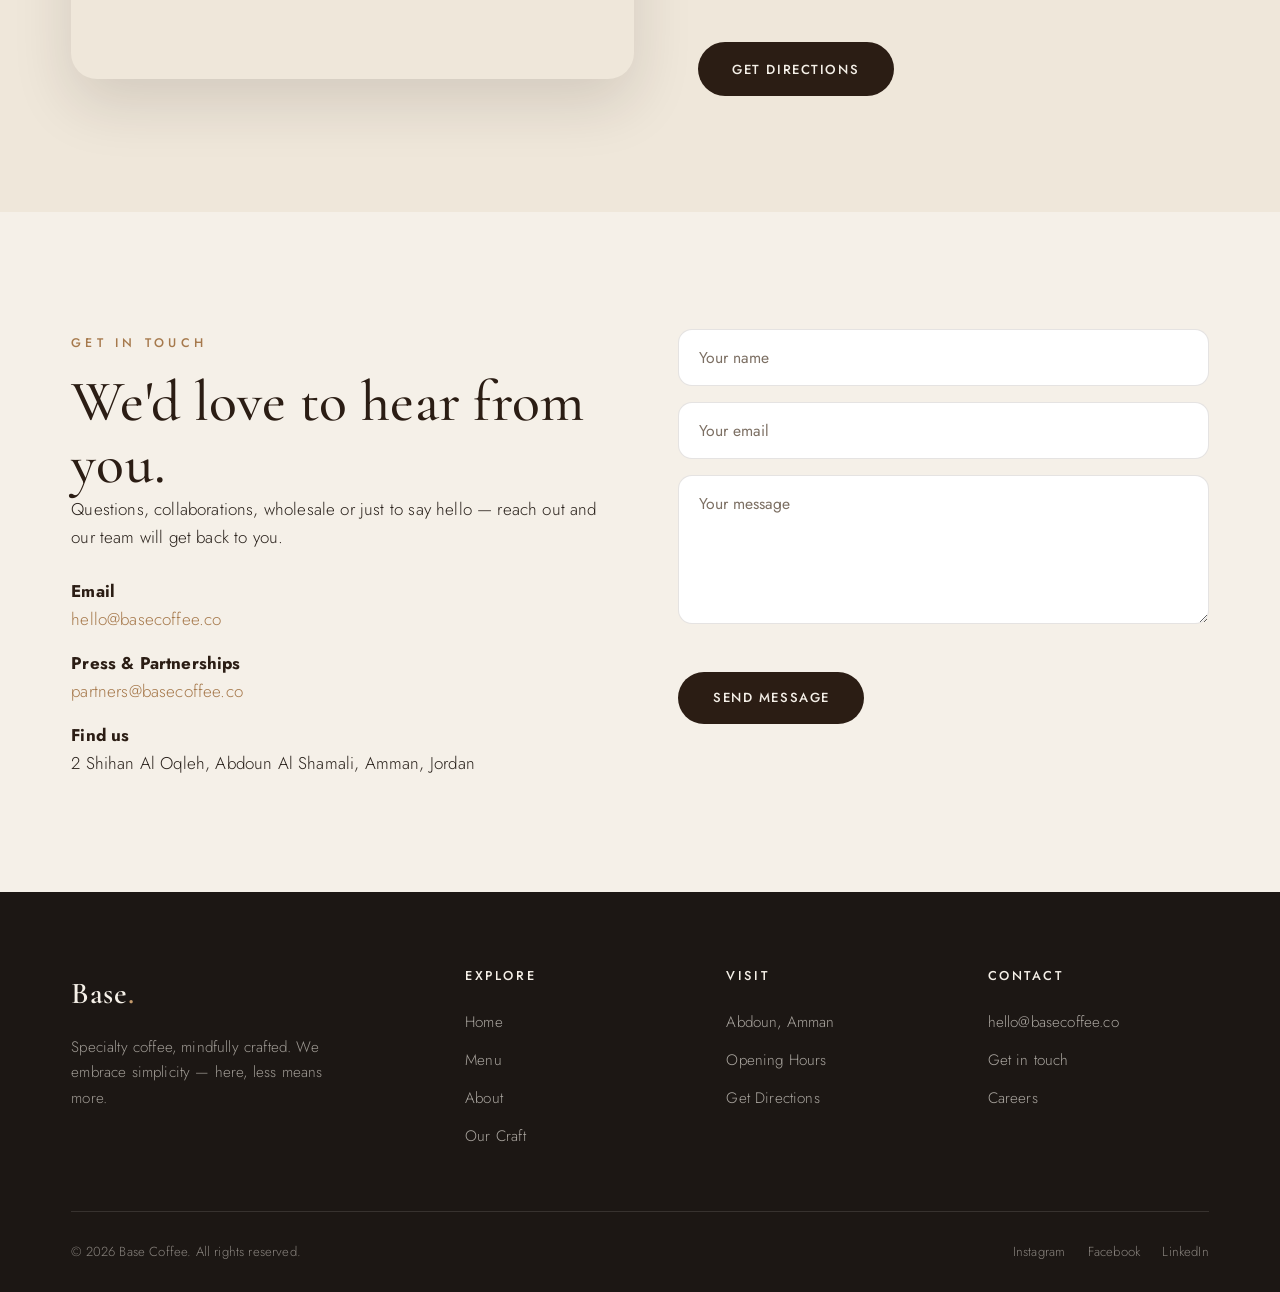
==== commit 20e47d14: "Update about, index, and menu pages to reflect new branding and location details; enhance layout wit" ====
--- a/about.html
+++ b/about.html
@@ -21,7 +21,7 @@
         <a href="index.html">Home</a>
         <a href="menu.html">Menu</a>
         <a href="about.html" class="is-active">About</a>
-        <a href="about.html#locations">Locations</a>
+        <a href="about.html#location">Location</a>
         <a href="about.html#contact" class="btn btn--light nav__cta">Visit Us</a>
       </nav>
       <button class="nav__burger" id="navBurger" aria-label="Toggle menu" aria-expanded="false">
@@ -113,51 +113,106 @@
     </div>
   </section>
 
-  <!-- Locations -->
-  <section class="section bg-cream-soft" id="locations">
-    <div class="container">
-      <div class="section-head text-center reveal">
+  <!-- Space & vibe gallery -->
+  <section class="section bg-cream-soft">
+    <div class="container">
+      <div class="section-head text-center reveal">
+        <span class="eyebrow">The space</span>
+        <h2>Step inside</h2>
+        <p class="lead">Warm light, simple lines, and the quiet luxury of less. A familiar at-home feel in the heart of Abdoun.</p>
+      </div>
+      <div class="gallery reveal">
+        <figure class="gallery__tall">
+          <img src="https://images.unsplash.com/photo-1554118811-1e0d58224f24?auto=format&fit=crop&w=800&q=80" alt="Cosy coffee shop seating" loading="lazy" />
+        </figure>
+        <figure class="gallery__wide">
+          <img src="https://images.unsplash.com/photo-1525610553991-2bede1a236e2?auto=format&fit=crop&w=1000&q=80" alt="Minimalist cafe counter" loading="lazy" />
+        </figure>
+        <figure>
+          <img src="https://images.unsplash.com/photo-1559305616-3f99cd43e353?auto=format&fit=crop&w=600&q=80" alt="Latte on a wooden table" loading="lazy" />
+        </figure>
+        <figure>
+          <img src="https://images.unsplash.com/photo-1442975631115-c4f7b05b6107?auto=format&fit=crop&w=600&q=80" alt="Sunlit cafe window seat" loading="lazy" />
+        </figure>
+        <figure class="gallery__wide">
+          <img src="https://images.unsplash.com/photo-1453614512568-c4024d13c247?auto=format&fit=crop&w=1000&q=80" alt="Coffee bar interior" loading="lazy" />
+        </figure>
+      </div>
+    </div>
+  </section>
+
+  <!-- Google reviews -->
+  <section class="section" id="reviews">
+    <div class="container">
+      <div class="section-head text-center reveal">
+        <span class="eyebrow">Loved on Google</span>
+        <h2>What our guests say</h2>
+        <div class="reviews-rating">
+          <strong>4.8</strong>
+          <span>★★★★★ &nbsp;based on Google reviews</span>
+        </div>
+      </div>
+      <div class="reviews-grid">
+        <article class="review-card reveal">
+          <div class="review-card__stars">★★★★★</div>
+          <p class="review-card__text">"Really good matcha and coffee, great quality and clearly made with care. The drinks are absolutely worth trying."</p>
+          <div class="review-card__author">
+            <span class="review-card__avatar">N</span>
+            <span>
+              <span class="review-card__name">Nadia R.</span><br />
+              <span class="review-card__src">Google review</span>
+            </span>
+          </div>
+        </article>
+        <article class="review-card reveal" data-delay="1">
+          <div class="review-card__stars">★★★★★</div>
+          <p class="review-card__text">"By far one of the best places for world-class, professional coffee. The staff's warmth makes every visit feel personal and memorable."</p>
+          <div class="review-card__author">
+            <span class="review-card__avatar">M</span>
+            <span>
+              <span class="review-card__name">Mahmoud A.</span><br />
+              <span class="review-card__src">Google review</span>
+            </span>
+          </div>
+        </article>
+        <article class="review-card reveal" data-delay="2">
+          <div class="review-card__stars">★★★★★</div>
+          <p class="review-card__text">"Good vibes and warm, smiley faces from the staff. The simplicity of the decorations makes it a unique and luxurious place."</p>
+          <div class="review-card__author">
+            <span class="review-card__avatar">S</span>
+            <span>
+              <span class="review-card__name">Sara M.</span><br />
+              <span class="review-card__src">Google review</span>
+            </span>
+          </div>
+        </article>
+      </div>
+    </div>
+  </section>
+
+  <!-- Location -->
+  <section class="section bg-cream-soft" id="location">
+    <div class="container location-feature">
+      <div class="location-feature__media reveal">
+        <img src="https://images.unsplash.com/photo-1559925393-8be0ec4767c8?auto=format&fit=crop&w=1000&q=80" alt="Base Coffee storefront in Abdoun" />
+      </div>
+      <div class="reveal" data-delay="1">
         <span class="eyebrow">Find us</span>
-        <h2>Our locations</h2>
-        <p class="lead">Four cities, one consistent experience. Come find your calm corner.</p>
-      </div>
-      <div class="loc-grid">
-        <div class="loc-card reveal">
-          <img src="https://images.unsplash.com/photo-1501339847302-ac426a4a7cbb?auto=format&fit=crop&w=400&q=80" alt="Paris" />
-          <div>
-            <p class="loc-card__city">France · Headquarters</p>
-            <h3>Paris</h3>
-            <p>4, Rue du Dragon, 75006</p>
-            <p class="loc-card__hours">Mon – Sun · 8:00 – 19:00</p>
-          </div>
-        </div>
-        <div class="loc-card reveal" data-delay="1">
-          <img src="https://images.unsplash.com/photo-1442975631115-c4f7b05b6107?auto=format&fit=crop&w=400&q=80" alt="Geneva" />
-          <div>
-            <p class="loc-card__city">Switzerland</p>
-            <h3>Geneva</h3>
-            <p>Rue Rousseau 14, 1201</p>
-            <p class="loc-card__hours">Mon – Sun · 8:00 – 18:30</p>
-          </div>
-        </div>
-        <div class="loc-card reveal">
-          <img src="https://images.unsplash.com/photo-1559925393-8be0ec4767c8?auto=format&fit=crop&w=400&q=80" alt="Amman" />
-          <div>
-            <p class="loc-card__city">Jordan</p>
-            <h3>Amman</h3>
-            <p>Abdoun &amp; Khalda branches</p>
-            <p class="loc-card__hours">Mon – Sun · 7:30 – 23:00</p>
-          </div>
-        </div>
-        <div class="loc-card reveal" data-delay="1">
-          <img src="https://images.unsplash.com/photo-1521017432531-fbd92d768814?auto=format&fit=crop&w=400&q=80" alt="Beirut" />
-          <div>
-            <p class="loc-card__city">Lebanon</p>
-            <h3>Beirut</h3>
-            <p>Mar Mikhael district</p>
-            <p class="loc-card__hours">Mon – Sun · 8:00 – 22:00</p>
-          </div>
-        </div>
+        <h2>One place. Your place.</h2>
+        <p style="color: var(--muted); margin-bottom: 0.6rem;">Tucked away in Abdoun Al Shamali, our home is a cosy, effortlessly stylish spot for locals and travellers alike.</p>
+        <div class="location-info__row">
+          <span class="location-info__label">Address</span>
+          <span class="location-info__value">2 Shihan Al Oqleh,<br />Abdoun Al Shamali, Amman, Jordan</span>
+        </div>
+        <div class="location-info__row">
+          <span class="location-info__label">Hours</span>
+          <span class="location-info__value">Daily · 7:30 – 23:00</span>
+        </div>
+        <div class="location-info__row">
+          <span class="location-info__label">Reach us</span>
+          <span class="location-info__value"><a href="mailto:hello@basecoffee.co">hello@basecoffee.co</a></span>
+        </div>
+        <a href="https://maps.google.com/?q=Base+Coffee+Abdoun+Amman" target="_blank" rel="noopener" class="btn btn--solid" style="margin-top: 1.8rem;">Get Directions</a>
       </div>
     </div>
   </section>
@@ -178,8 +233,8 @@
           <a href="mailto:hello@basecoffee.co" style="color: var(--caramel);">partners@basecoffee.co</a>
         </p>
         <p style="margin-top: 1rem;">
-          <strong style="color: var(--espresso);">Head office</strong><br />
-          Paris, Île-de-France, France
+          <strong style="color: var(--espresso);">Find us</strong><br />
+          2 Shihan Al Oqleh, Abdoun Al Shamali, Amman, Jordan
         </p>
       </div>
       <div class="split__body reveal" data-delay="1">
@@ -211,10 +266,9 @@
         </div>
         <div class="footer__col">
           <h4>Visit</h4>
-          <a href="about.html#locations">Paris</a>
-          <a href="about.html#locations">Geneva</a>
-          <a href="about.html#locations">Amman</a>
-          <a href="about.html#locations">Beirut</a>
+          <a href="about.html#location">Abdoun, Amman</a>
+          <a href="about.html#location">Opening Hours</a>
+          <a href="https://maps.google.com/?q=Base+Coffee+Abdoun+Amman" target="_blank" rel="noopener">Get Directions</a>
         </div>
         <div class="footer__col">
           <h4>Contact</h4>
--- a/css/styles.css
+++ b/css/styles.css
@@ -736,6 +736,165 @@
   color: var(--espresso-soft);
 }
 
+/* ---------- Reviews ---------- */
+.reviews-grid {
+  display: grid;
+  grid-template-columns: repeat(3, 1fr);
+  gap: clamp(1.4rem, 3vw, 2.2rem);
+}
+
+.review-card {
+  background-color: var(--white);
+  border-radius: var(--radius-lg);
+  padding: 2.1rem 2rem;
+  box-shadow: var(--shadow-sm);
+  display: flex;
+  flex-direction: column;
+  gap: 1rem;
+  transition: transform 0.4s var(--ease), box-shadow 0.4s var(--ease);
+}
+
+.review-card:hover {
+  transform: translateY(-6px);
+  box-shadow: var(--shadow-md);
+}
+
+.review-card__stars {
+  color: var(--caramel);
+  letter-spacing: 0.12em;
+  font-size: 1rem;
+}
+
+.review-card__text {
+  font-family: var(--font-display);
+  font-size: 1.22rem;
+  line-height: 1.5;
+  color: var(--espresso-soft);
+}
+
+.review-card__author {
+  display: flex;
+  align-items: center;
+  gap: 0.85rem;
+  margin-top: auto;
+}
+
+.review-card__avatar {
+  width: 44px;
+  height: 44px;
+  border-radius: 50%;
+  background-color: var(--sand);
+  color: var(--espresso);
+  display: grid;
+  place-content: center;
+  font-family: var(--font-display);
+  font-size: 1.2rem;
+  flex-shrink: 0;
+}
+
+.review-card__name {
+  font-weight: 500;
+  color: var(--espresso);
+  font-size: 0.95rem;
+}
+
+.review-card__src {
+  font-size: 0.78rem;
+  color: var(--muted);
+  letter-spacing: 0.04em;
+}
+
+.reviews-rating {
+  display: inline-flex;
+  align-items: center;
+  gap: 0.8rem;
+  margin-top: 1.4rem;
+  font-size: 0.9rem;
+  color: var(--muted);
+}
+
+.reviews-rating strong {
+  font-family: var(--font-display);
+  font-size: 2rem;
+  color: var(--caramel);
+}
+
+/* ---------- Gallery (space & vibe) ---------- */
+.gallery {
+  display: grid;
+  grid-template-columns: repeat(4, 1fr);
+  grid-auto-rows: 200px;
+  gap: clamp(0.6rem, 1.4vw, 1rem);
+}
+
+.gallery figure {
+  overflow: hidden;
+  border-radius: var(--radius);
+}
+
+.gallery img {
+  width: 100%;
+  height: 100%;
+  object-fit: cover;
+  transition: transform 0.8s var(--ease);
+}
+
+.gallery figure:hover img {
+  transform: scale(1.07);
+}
+
+.gallery__tall {
+  grid-row: span 2;
+}
+
+.gallery__wide {
+  grid-column: span 2;
+}
+
+/* ---------- Single location ---------- */
+.location-feature {
+  display: grid;
+  grid-template-columns: 1.1fr 1fr;
+  gap: clamp(2rem, 5vw, 4.5rem);
+  align-items: center;
+}
+
+.location-feature__media img {
+  width: 100%;
+  border-radius: var(--radius-lg);
+  box-shadow: var(--shadow-md);
+  aspect-ratio: 5 / 4;
+  object-fit: cover;
+}
+
+.location-info__row {
+  display: flex;
+  gap: 1rem;
+  padding-block: 1.2rem;
+  border-bottom: 1px solid var(--line);
+}
+
+.location-info__row:last-of-type {
+  border-bottom: none;
+}
+
+.location-info__label {
+  font-size: 0.74rem;
+  letter-spacing: 0.2em;
+  text-transform: uppercase;
+  color: var(--caramel);
+  min-width: 120px;
+  padding-top: 0.2rem;
+}
+
+.location-info__value {
+  color: var(--espresso-soft);
+}
+
+.location-info__value a {
+  color: var(--caramel);
+}
+
 /* ---------- CTA / newsletter ---------- */
 .cta {
   position: relative;
@@ -1039,6 +1198,29 @@
   .loc-grid {
     grid-template-columns: 1fr;
   }
+
+  .reviews-grid {
+    grid-template-columns: 1fr;
+    max-width: 520px;
+    margin-inline: auto;
+  }
+
+  .location-feature {
+    grid-template-columns: 1fr;
+  }
+
+  .gallery {
+    grid-template-columns: repeat(2, 1fr);
+    grid-auto-rows: 160px;
+  }
+
+  .gallery__tall {
+    grid-row: span 1;
+  }
+
+  .gallery__wide {
+    grid-column: span 2;
+  }
 }
 
 @media (max-width: 560px) {
@@ -1074,6 +1256,16 @@
     height: 160px;
   }
 
+  .gallery {
+    grid-template-columns: 1fr 1fr;
+    grid-auto-rows: 130px;
+  }
+
+  .location-info__row {
+    flex-direction: column;
+    gap: 0.2rem;
+  }
+
   .split__badge {
     width: 110px;
     height: 110px;
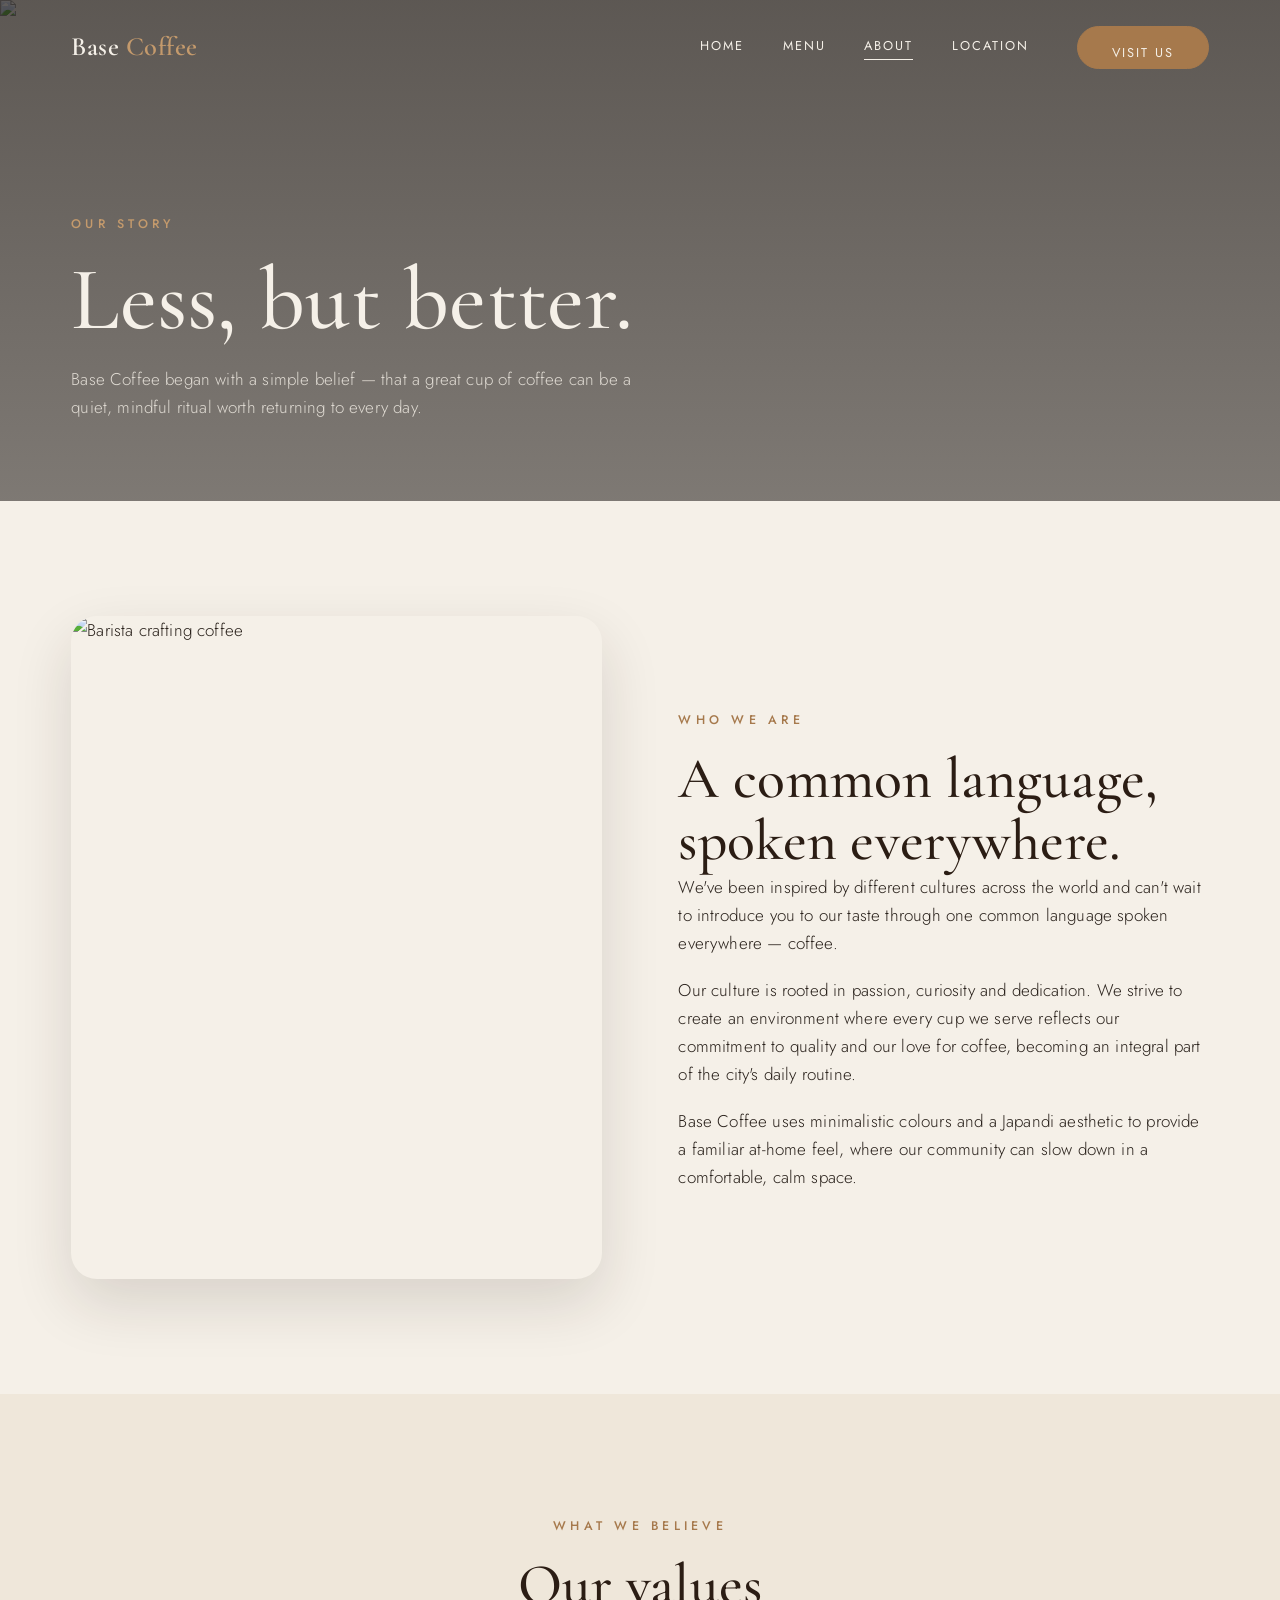
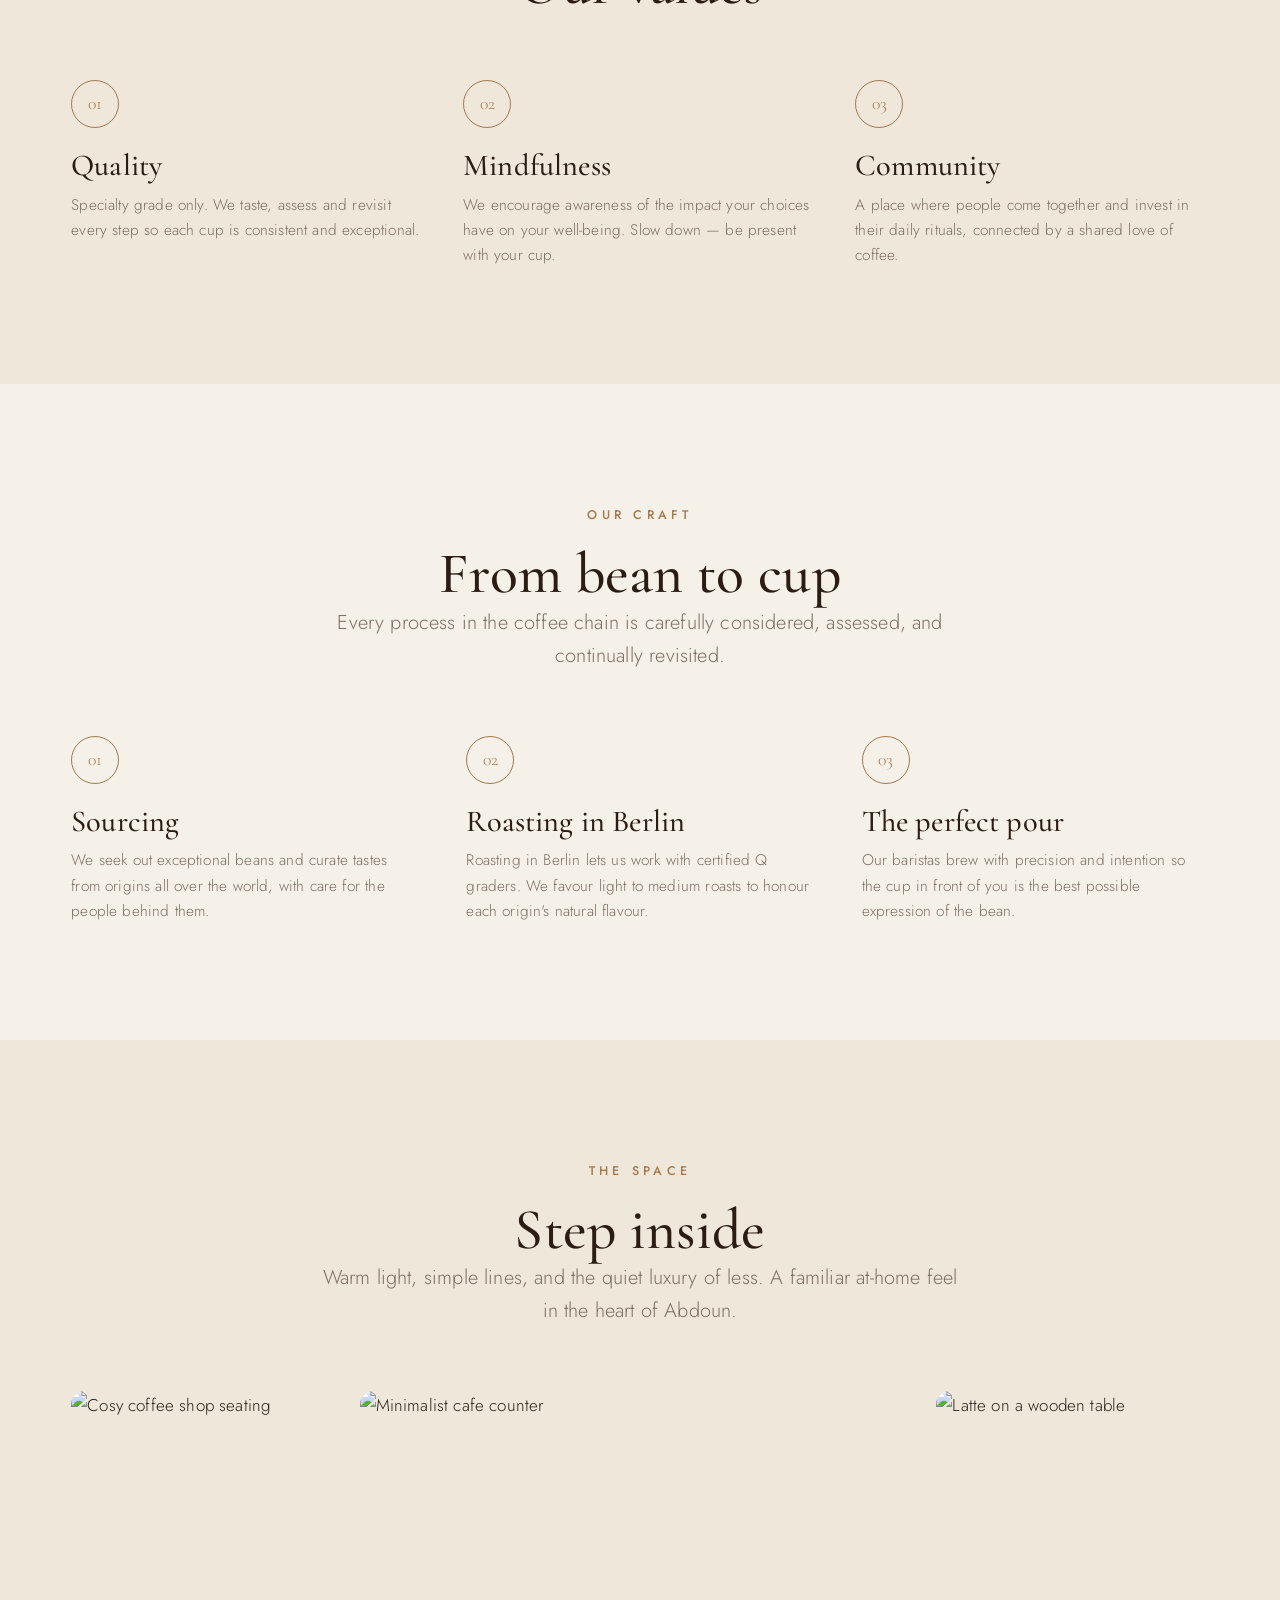
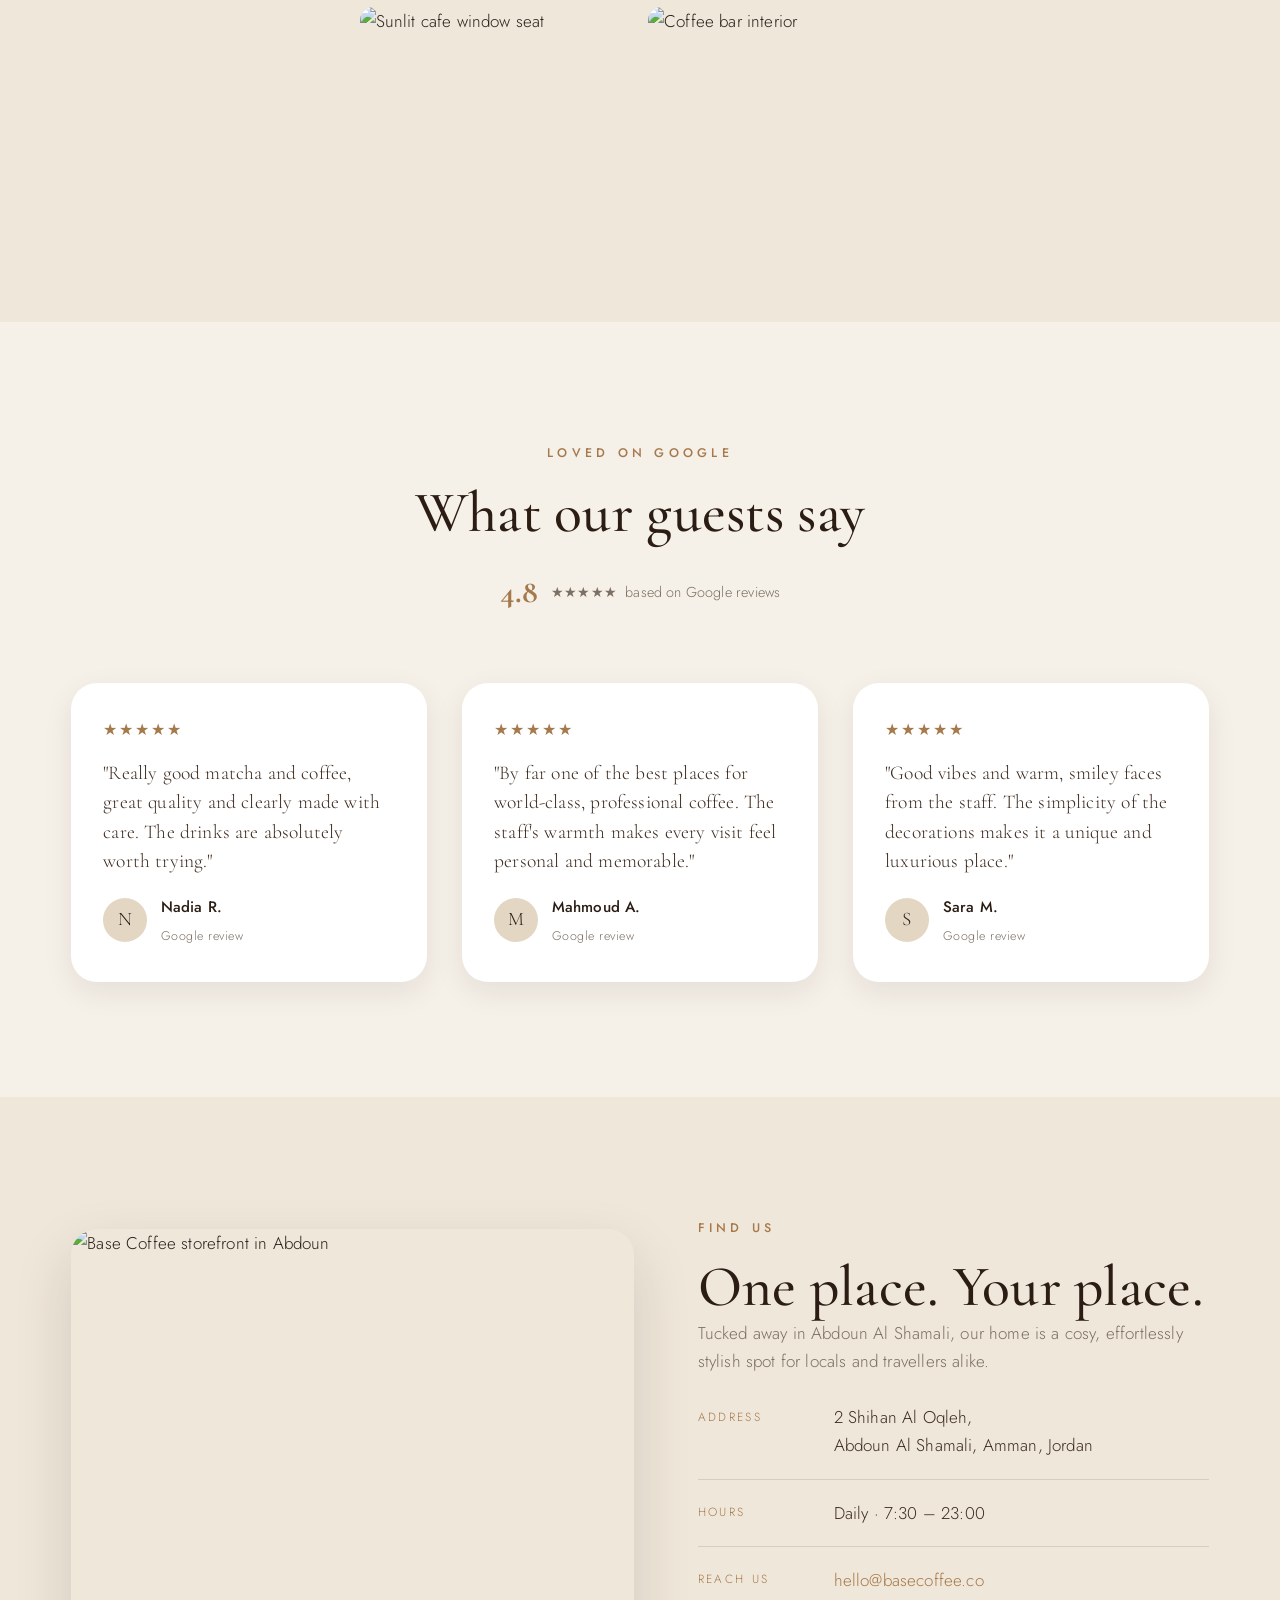
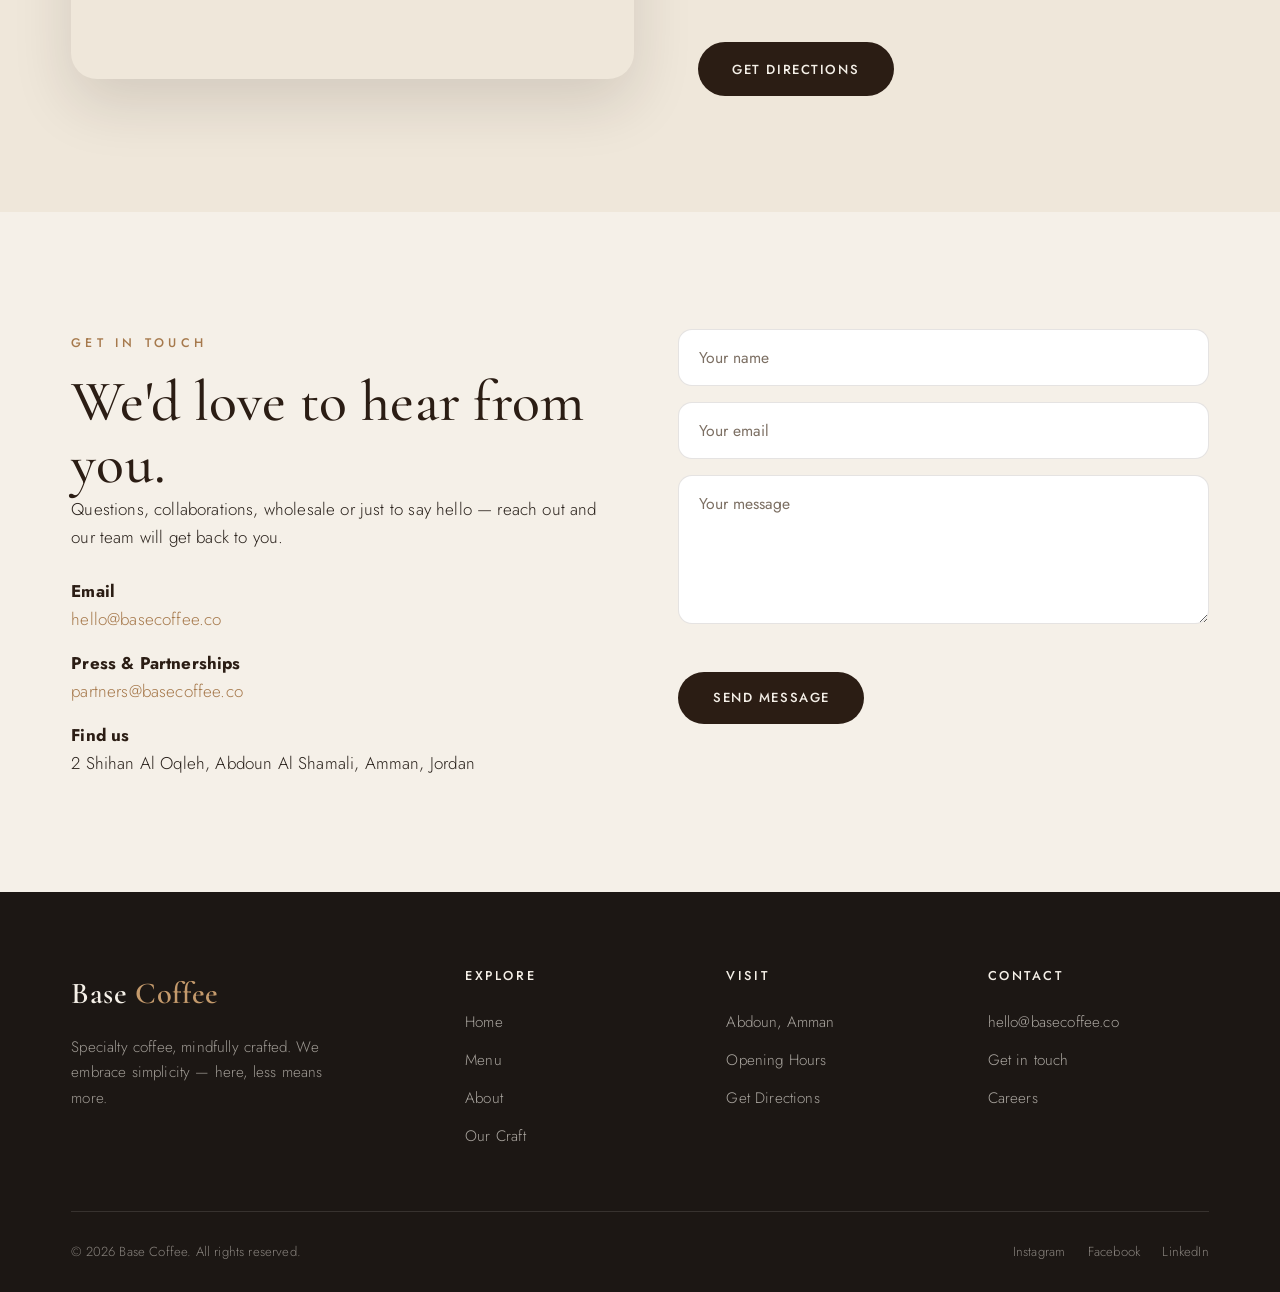
==== commit 8e9fff2c: "Update branding across HTML files to reflect Base Coffee and adjust tagline for consistency. Enhance" ====
--- a/about.html
+++ b/about.html
@@ -16,13 +16,13 @@
   <!-- Navbar -->
   <header class="nav" id="nav">
     <div class="container nav__inner">
-      <a href="index.html" class="nav__logo">Base<span>.</span></a>
+      <a href="index.html" class="nav__logo">Base <span>Coffee</span></a>
       <nav class="nav__links" id="navLinks">
         <a href="index.html">Home</a>
         <a href="menu.html">Menu</a>
         <a href="about.html" class="is-active">About</a>
         <a href="about.html#location">Location</a>
-        <a href="about.html#contact" class="btn btn--light nav__cta">Visit Us</a>
+        <a href="about.html#contact" class="btn nav__cta">Visit Us</a>
       </nav>
       <button class="nav__burger" id="navBurger" aria-label="Toggle menu" aria-expanded="false">
         <span></span><span></span><span></span>
@@ -254,7 +254,7 @@
     <div class="container">
       <div class="footer__top">
         <div class="footer__brand">
-          <a href="index.html" class="nav__logo">Base<span>.</span></a>
+          <a href="index.html" class="nav__logo">Base <span>Coffee</span></a>
           <p>Specialty coffee, mindfully crafted. We embrace simplicity — here, less means more.</p>
         </div>
         <div class="footer__col">
--- a/css/styles.css
+++ b/css/styles.css
@@ -303,6 +303,19 @@
 
 .nav__cta {
   margin-left: 0.6rem;
+  background-color: var(--caramel);
+  color: var(--cream) !important;
+  border-color: var(--caramel);
+}
+
+.nav__cta::after {
+  display: none;
+}
+
+.nav__cta:hover {
+  background-color: var(--espresso);
+  border-color: var(--espresso);
+  color: var(--cream) !important;
 }
 
 /* Scrolled state */
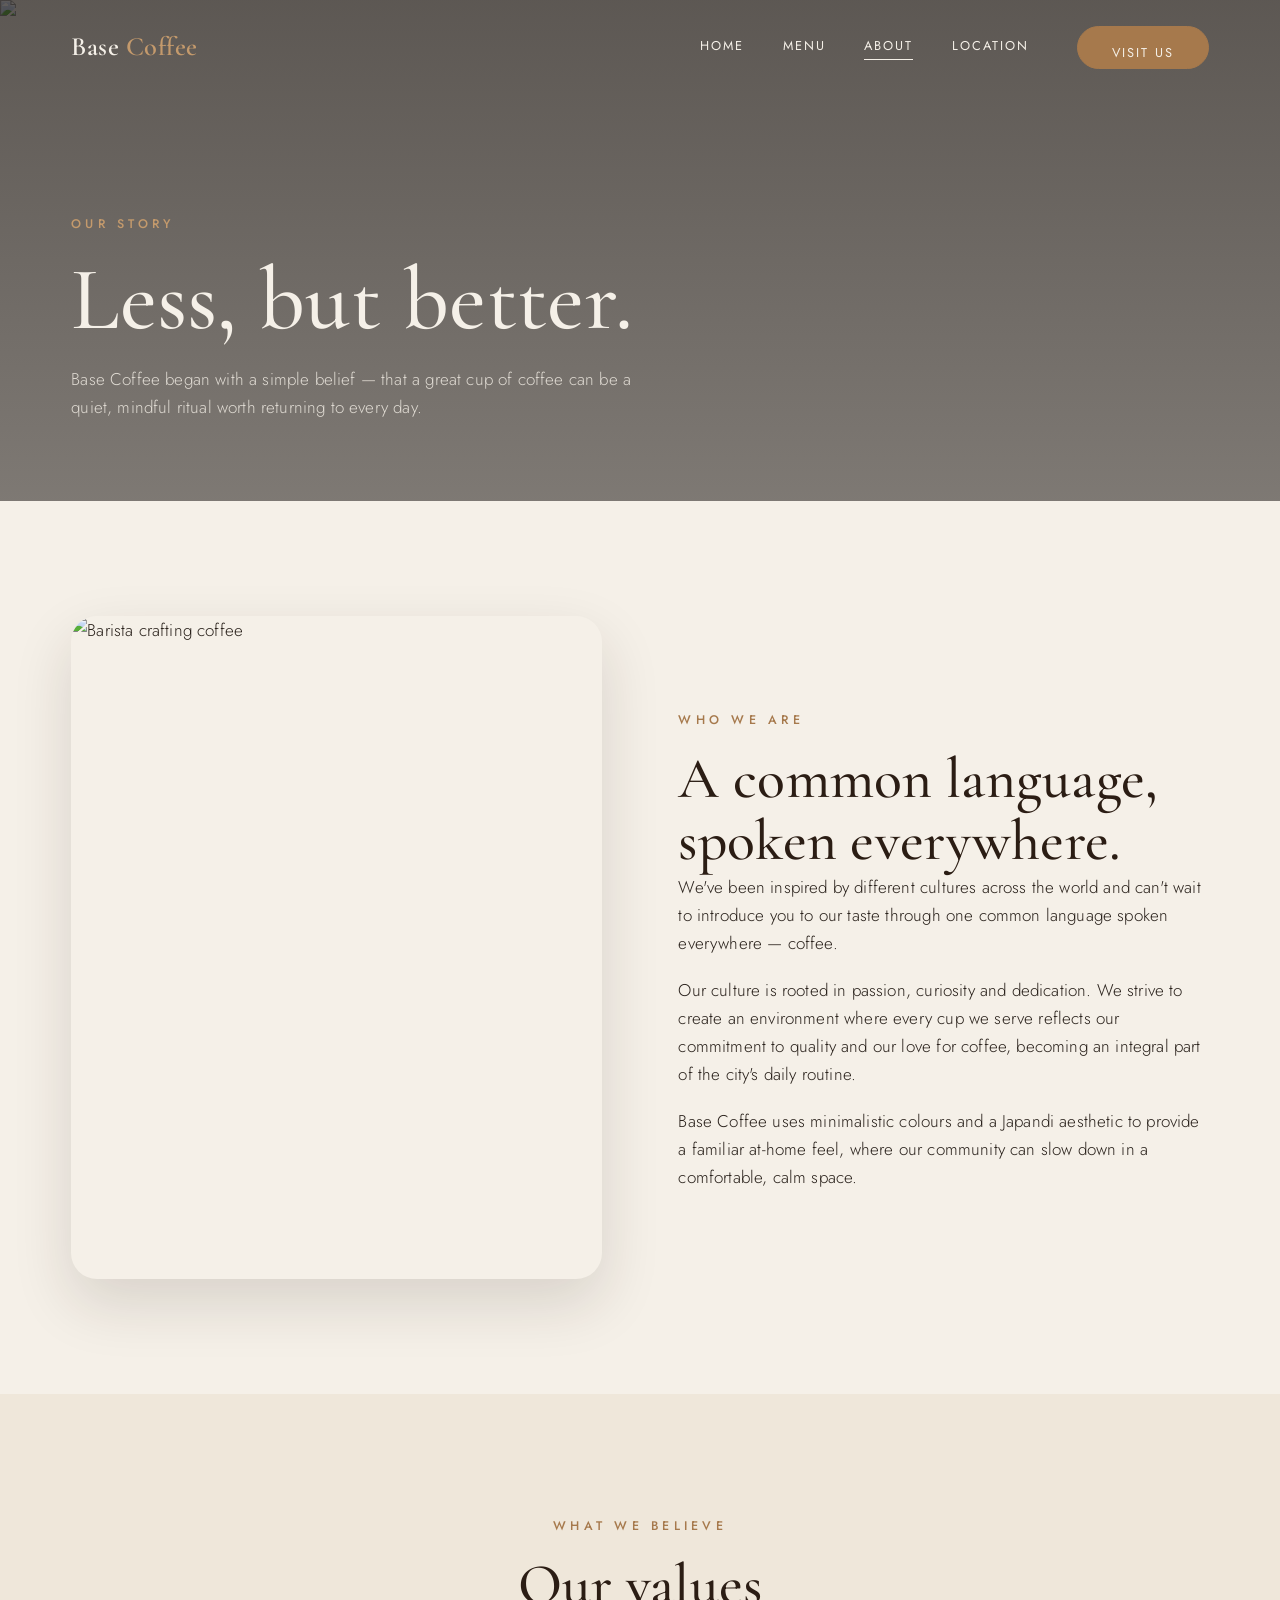
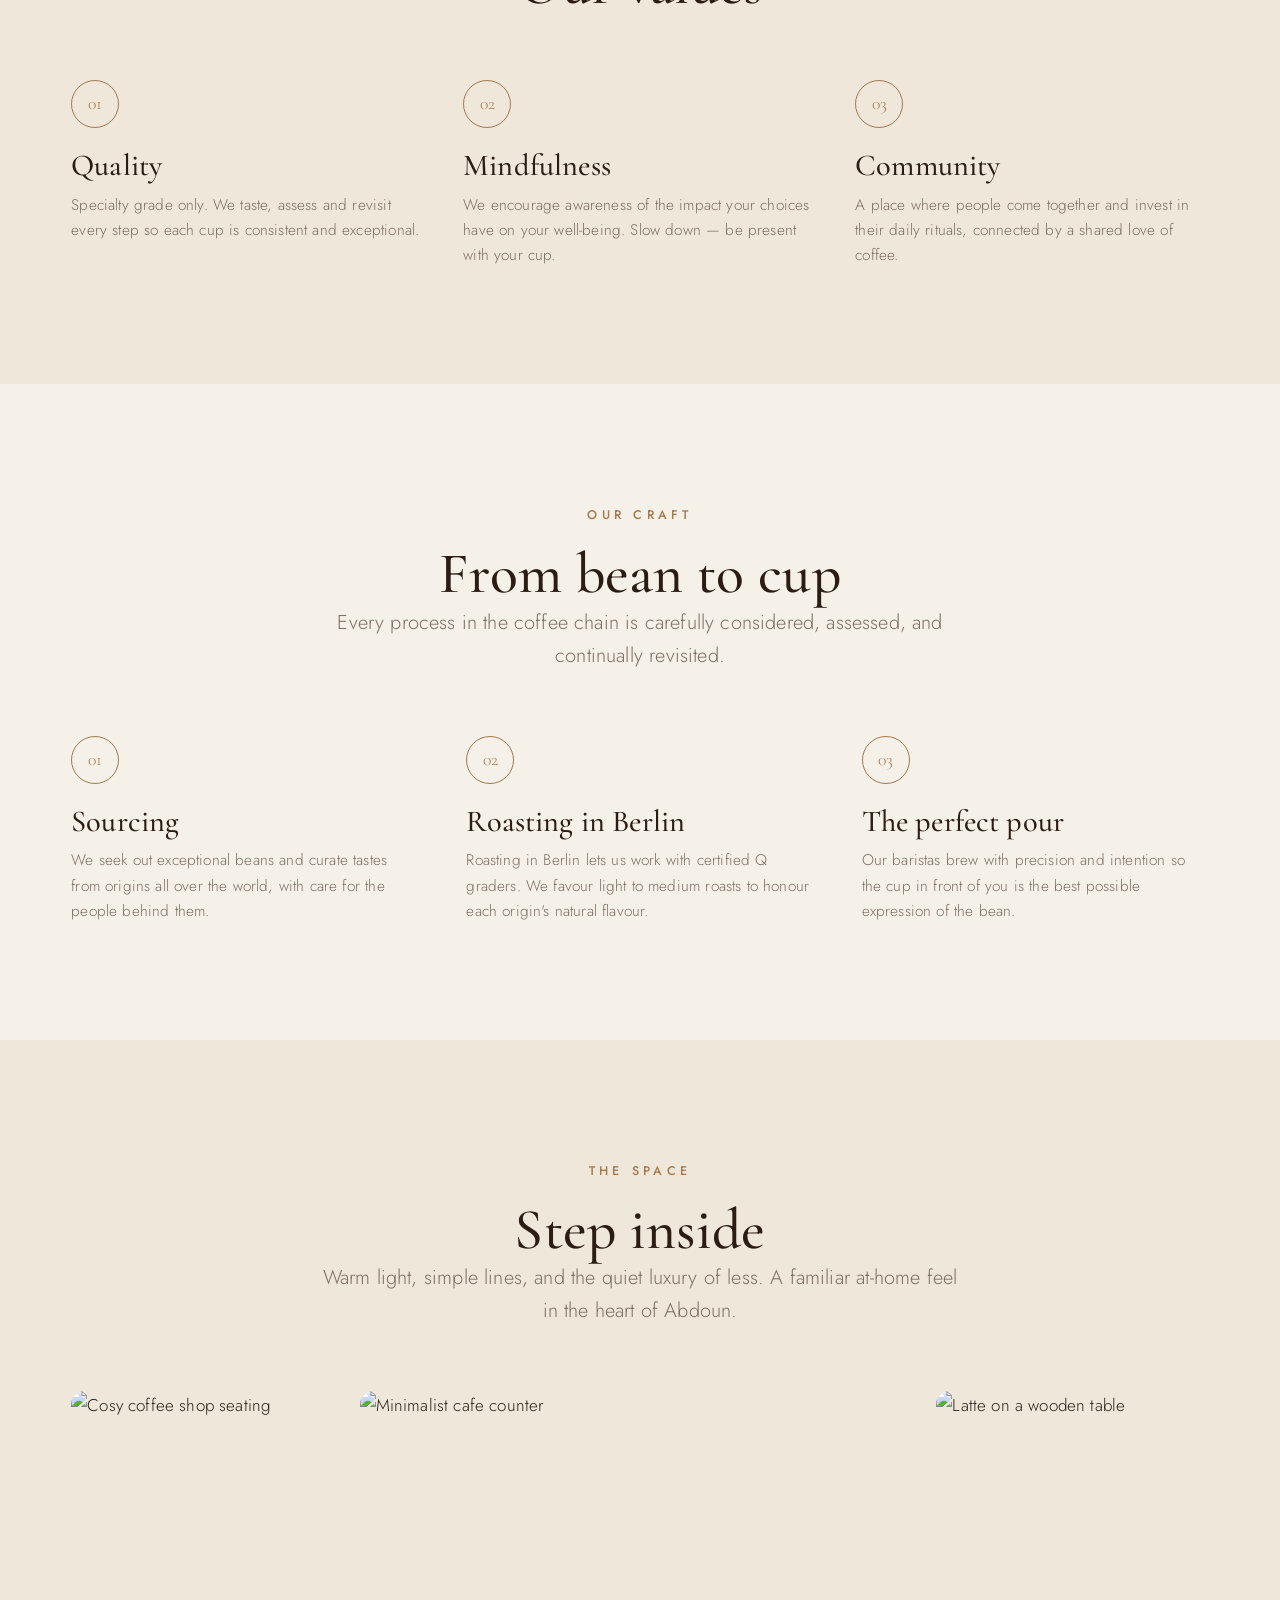
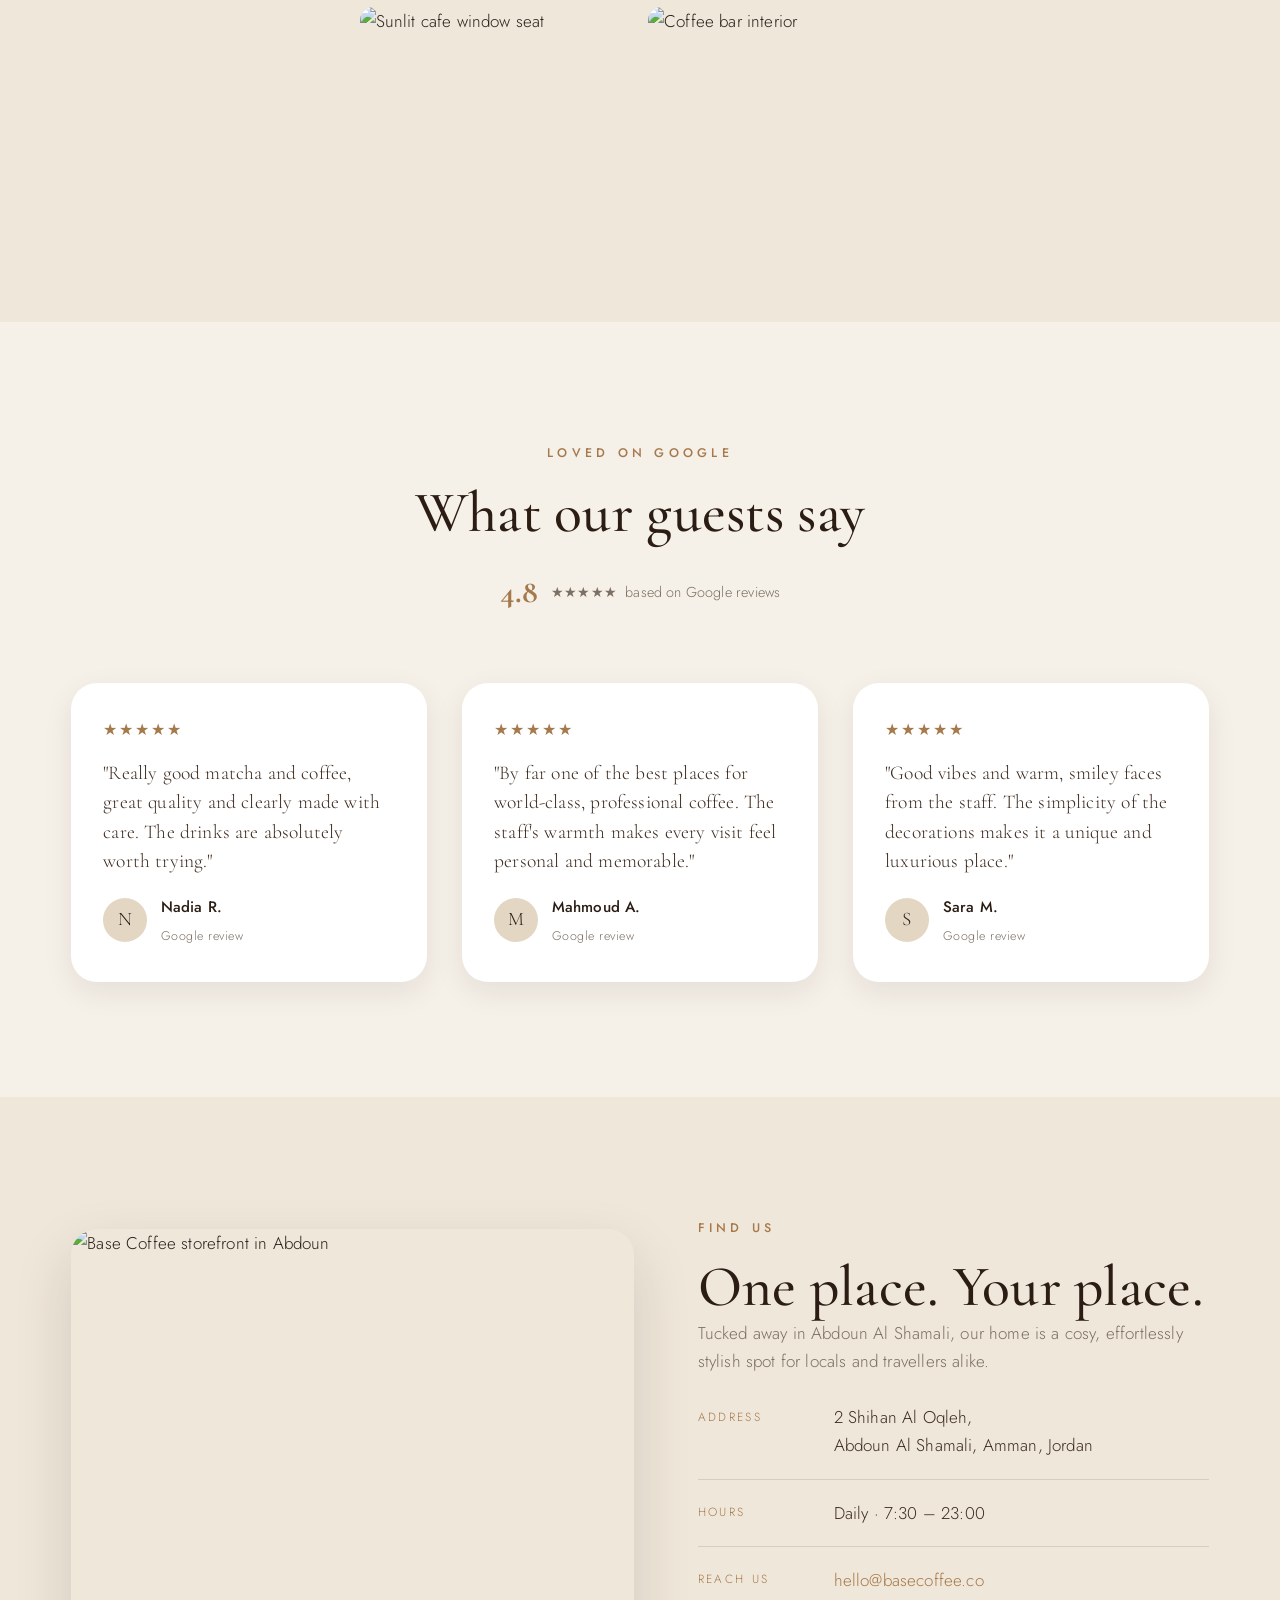
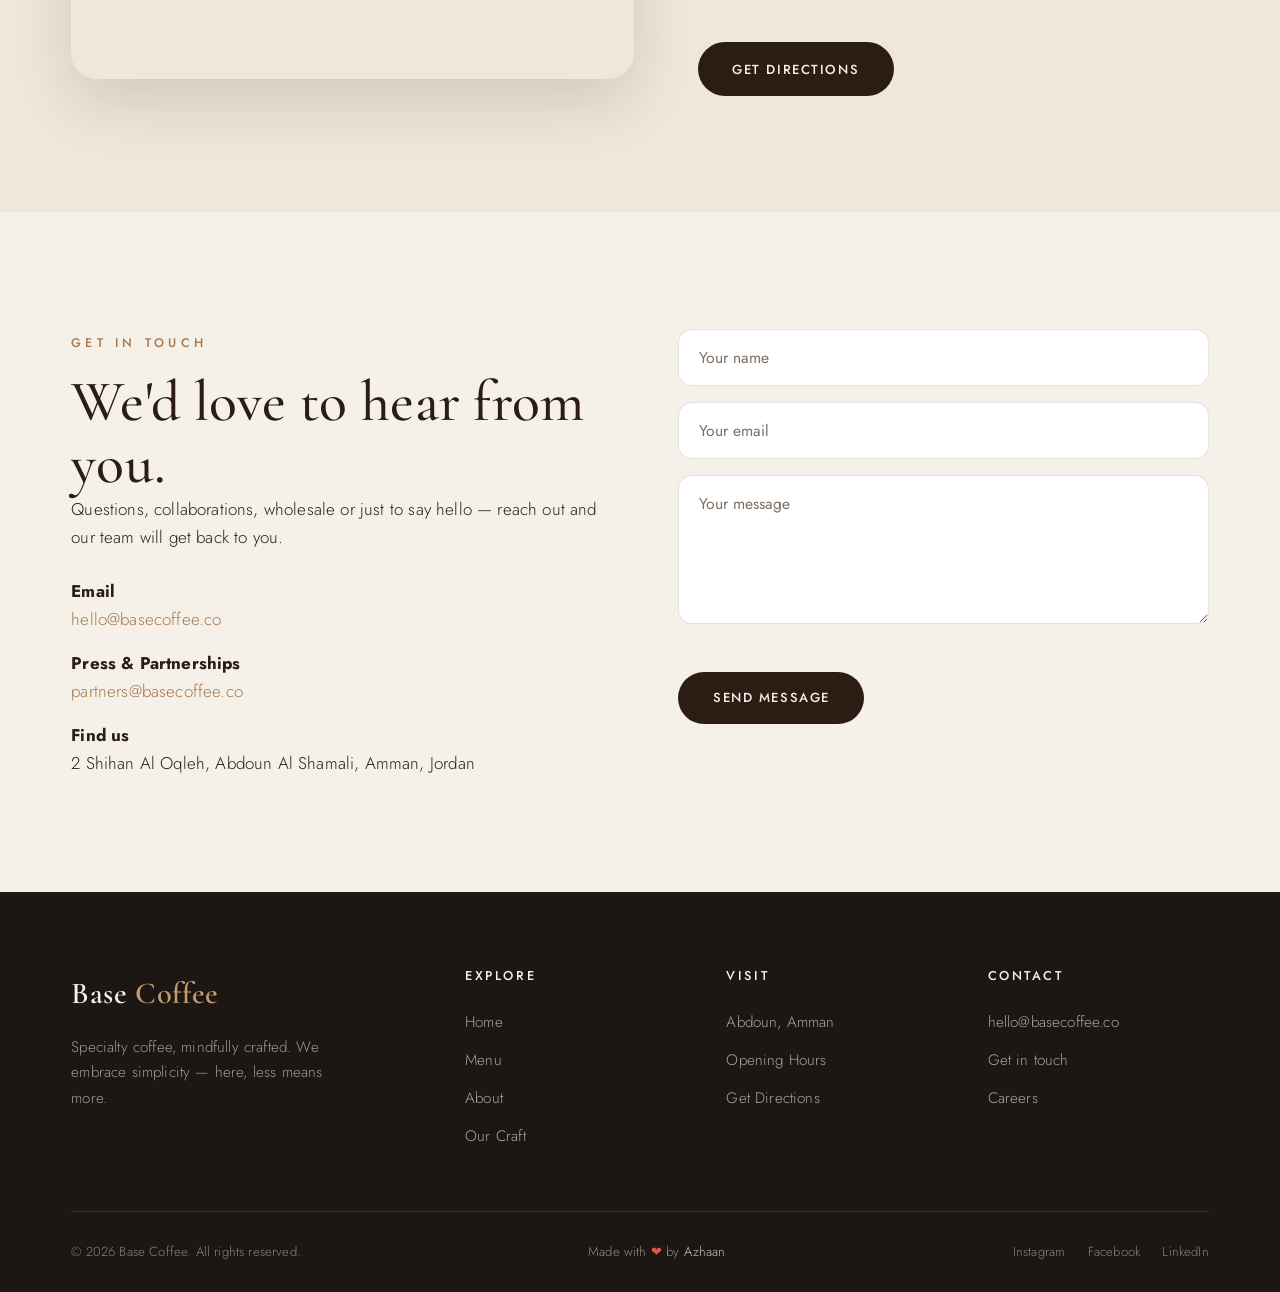
==== commit 154797ba: "Add footer credit section to HTML files and style it in CSS for improved branding and personalizatio" ====
--- a/about.html
+++ b/about.html
@@ -279,6 +279,7 @@
       </div>
       <div class="footer__bottom">
         <span>&copy; 2026 Base Coffee. All rights reserved.</span>
+        <span class="footer__credit">Made with <span class="heart">&#10084;</span> by <a href="https://www.linkedin.com/in/azhaan47/" target="_blank" rel="noopener">Azhaan</a></span>
         <div class="footer__socials">
           <a href="#">Instagram</a>
           <a href="#">Facebook</a>
--- a/css/styles.css
+++ b/css/styles.css
@@ -1116,6 +1116,26 @@
   color: rgba(245, 240, 232, 0.5);
 }
 
+.footer__credit {
+  color: rgba(245, 240, 232, 0.55);
+}
+
+.footer__credit .heart {
+  color: #e0564b;
+  font-style: normal;
+}
+
+.footer__credit a {
+  color: rgba(245, 240, 232, 0.8);
+  border-bottom: 1px solid transparent;
+  transition: color 0.3s var(--ease), border-color 0.3s var(--ease);
+}
+
+.footer__credit a:hover {
+  color: var(--caramel-light);
+  border-color: var(--caramel-light);
+}
+
 .footer__socials {
   display: flex;
   gap: 1.4rem;
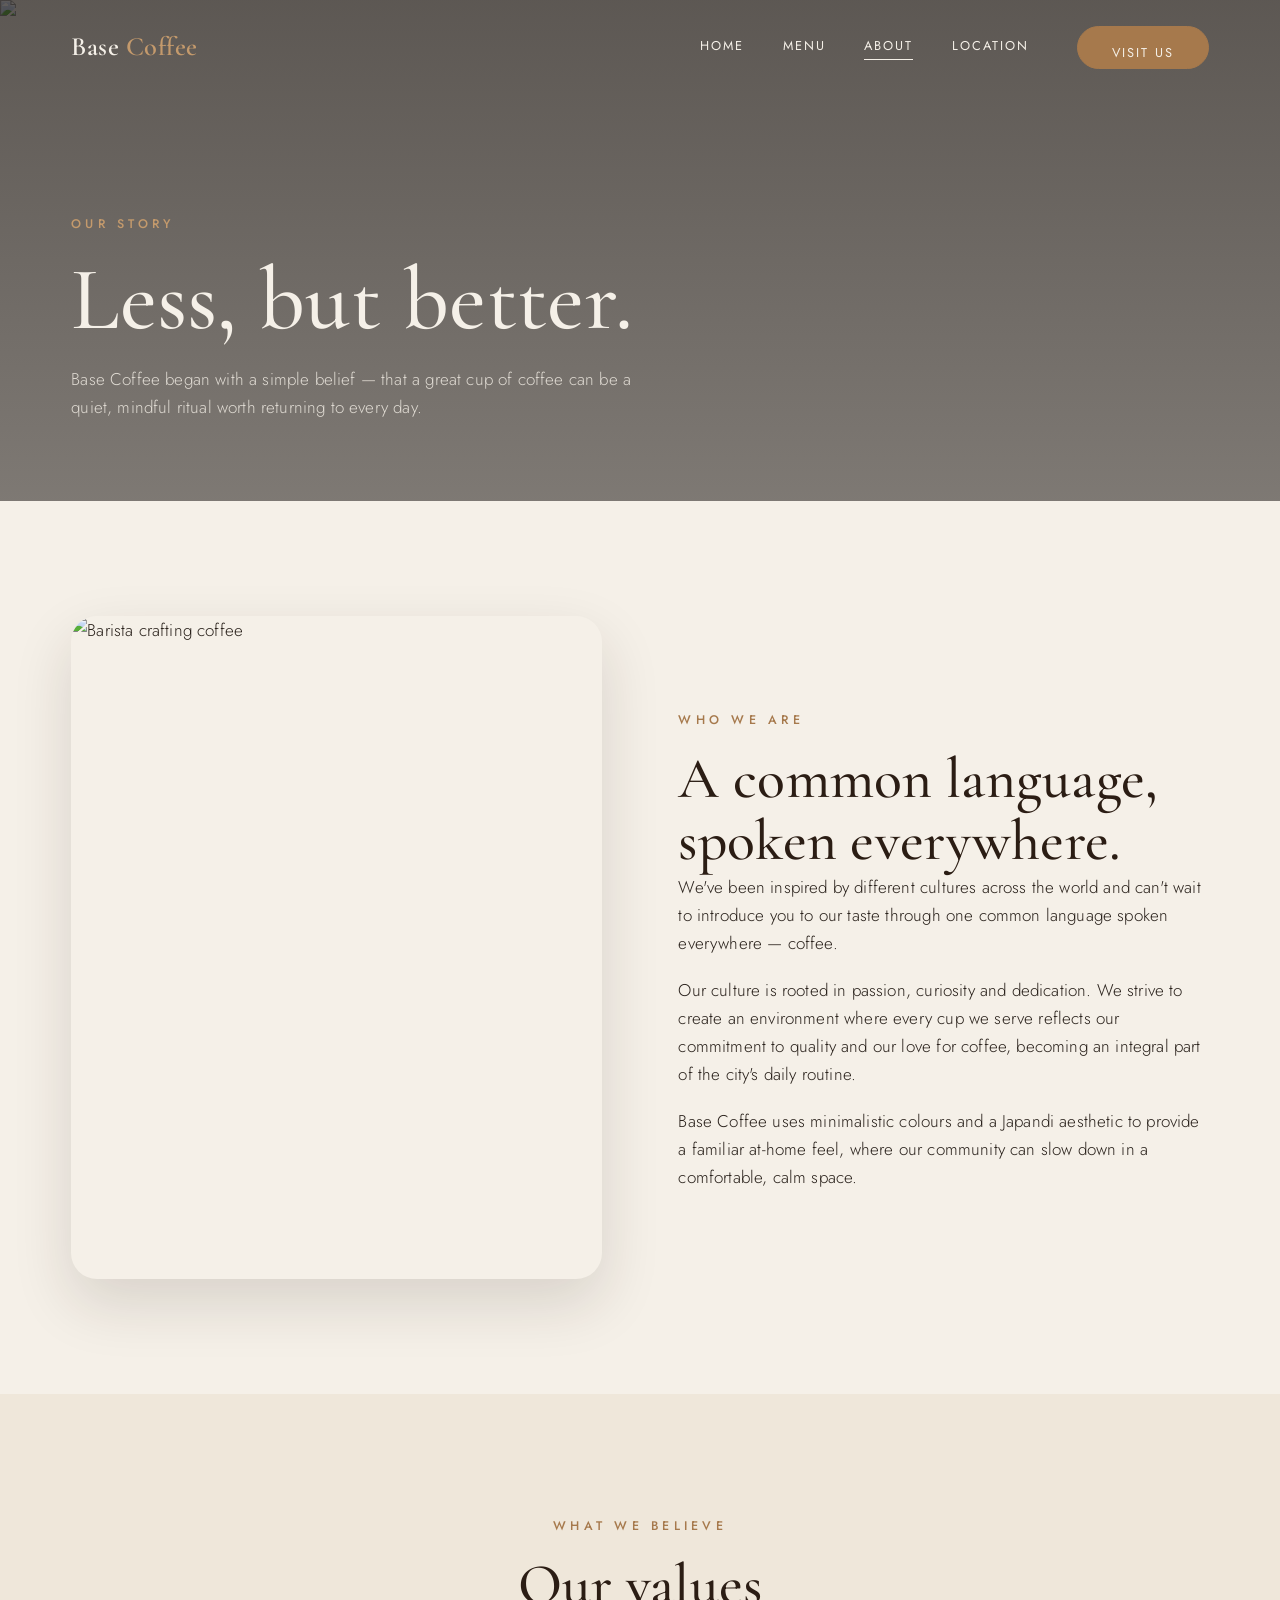
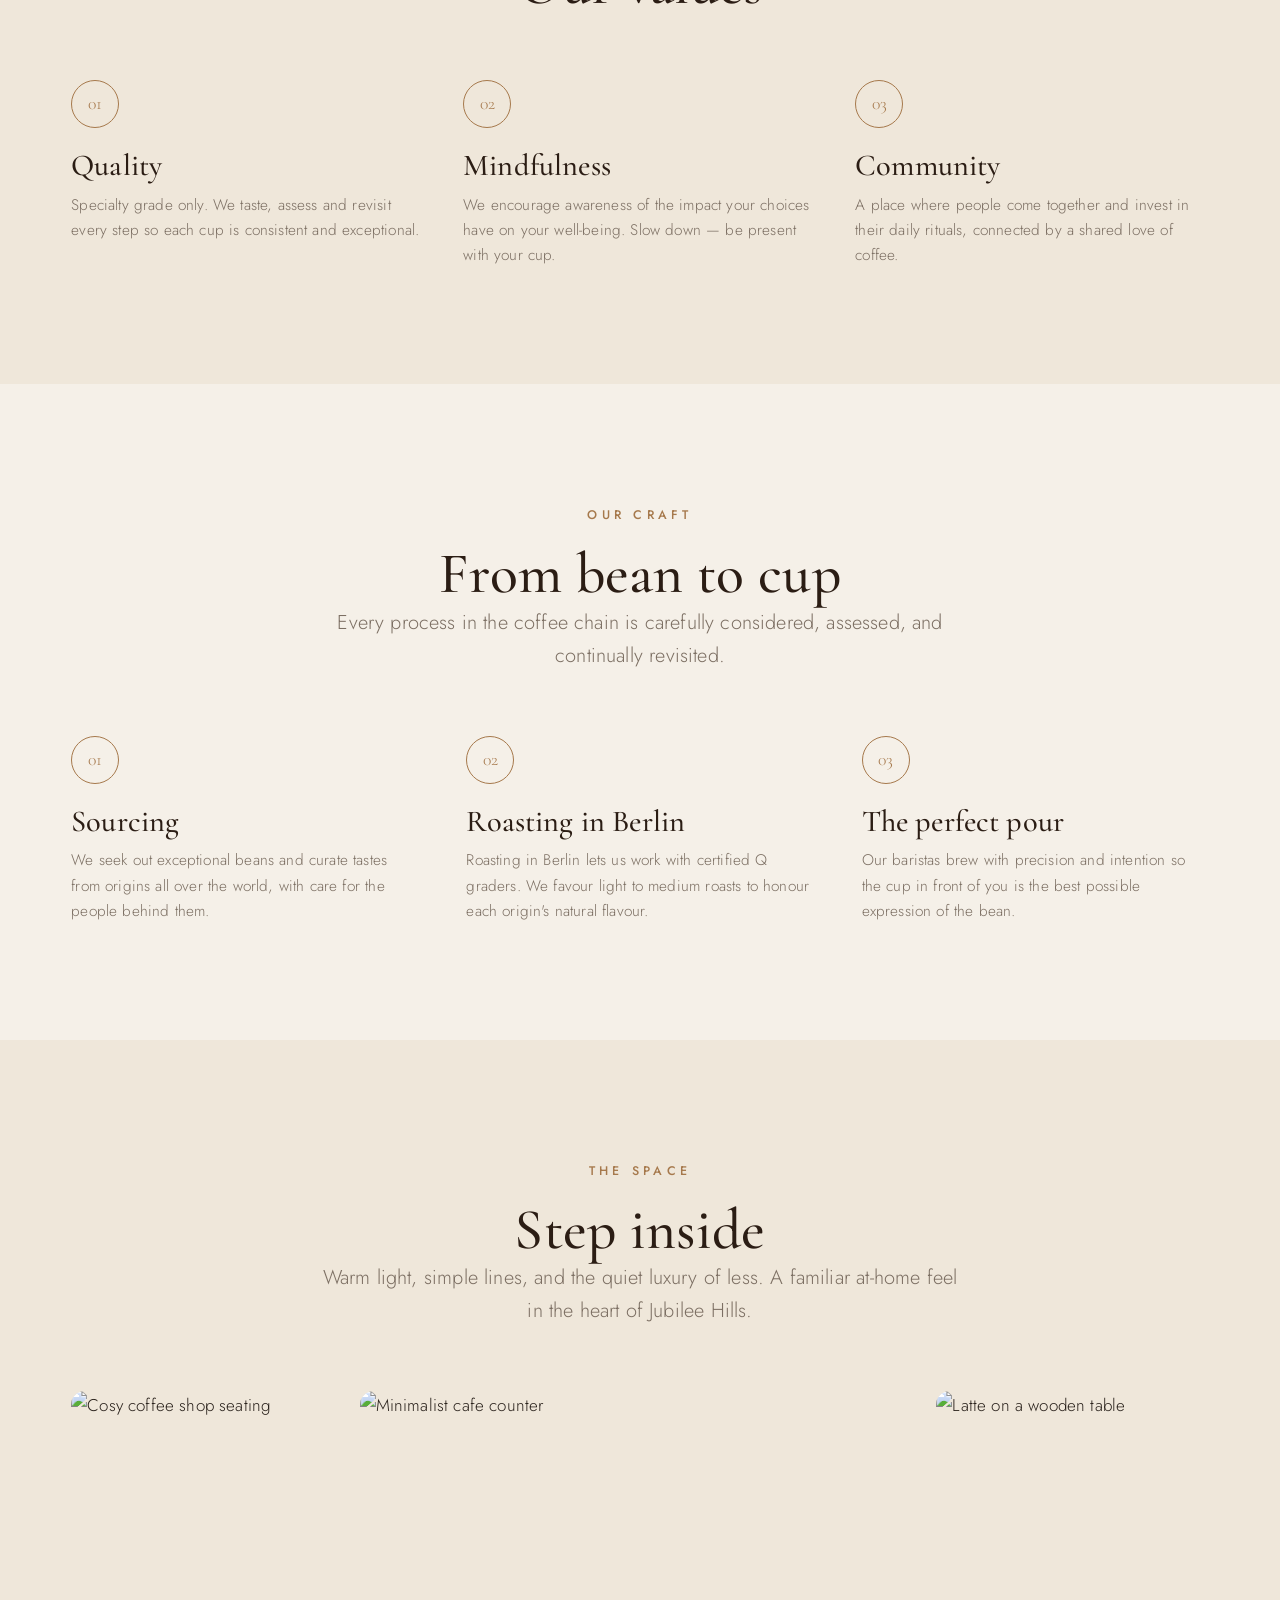
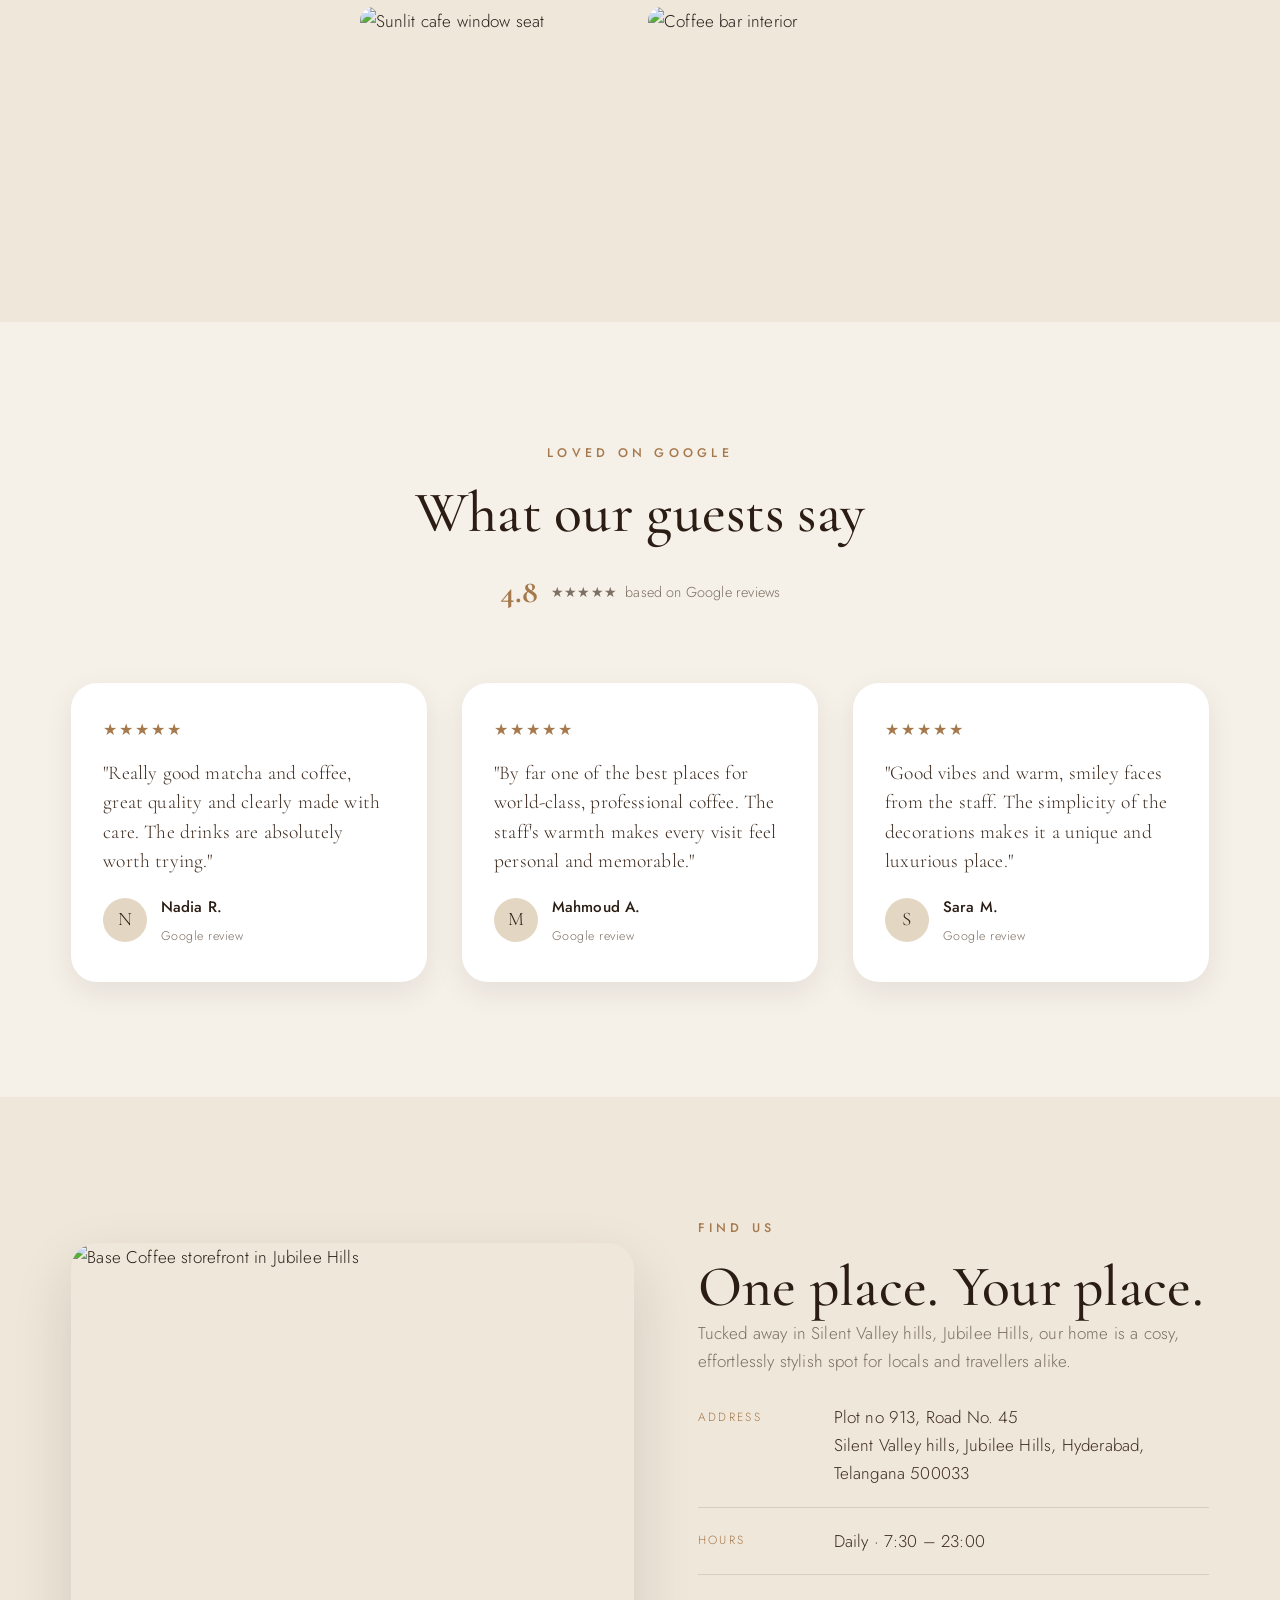
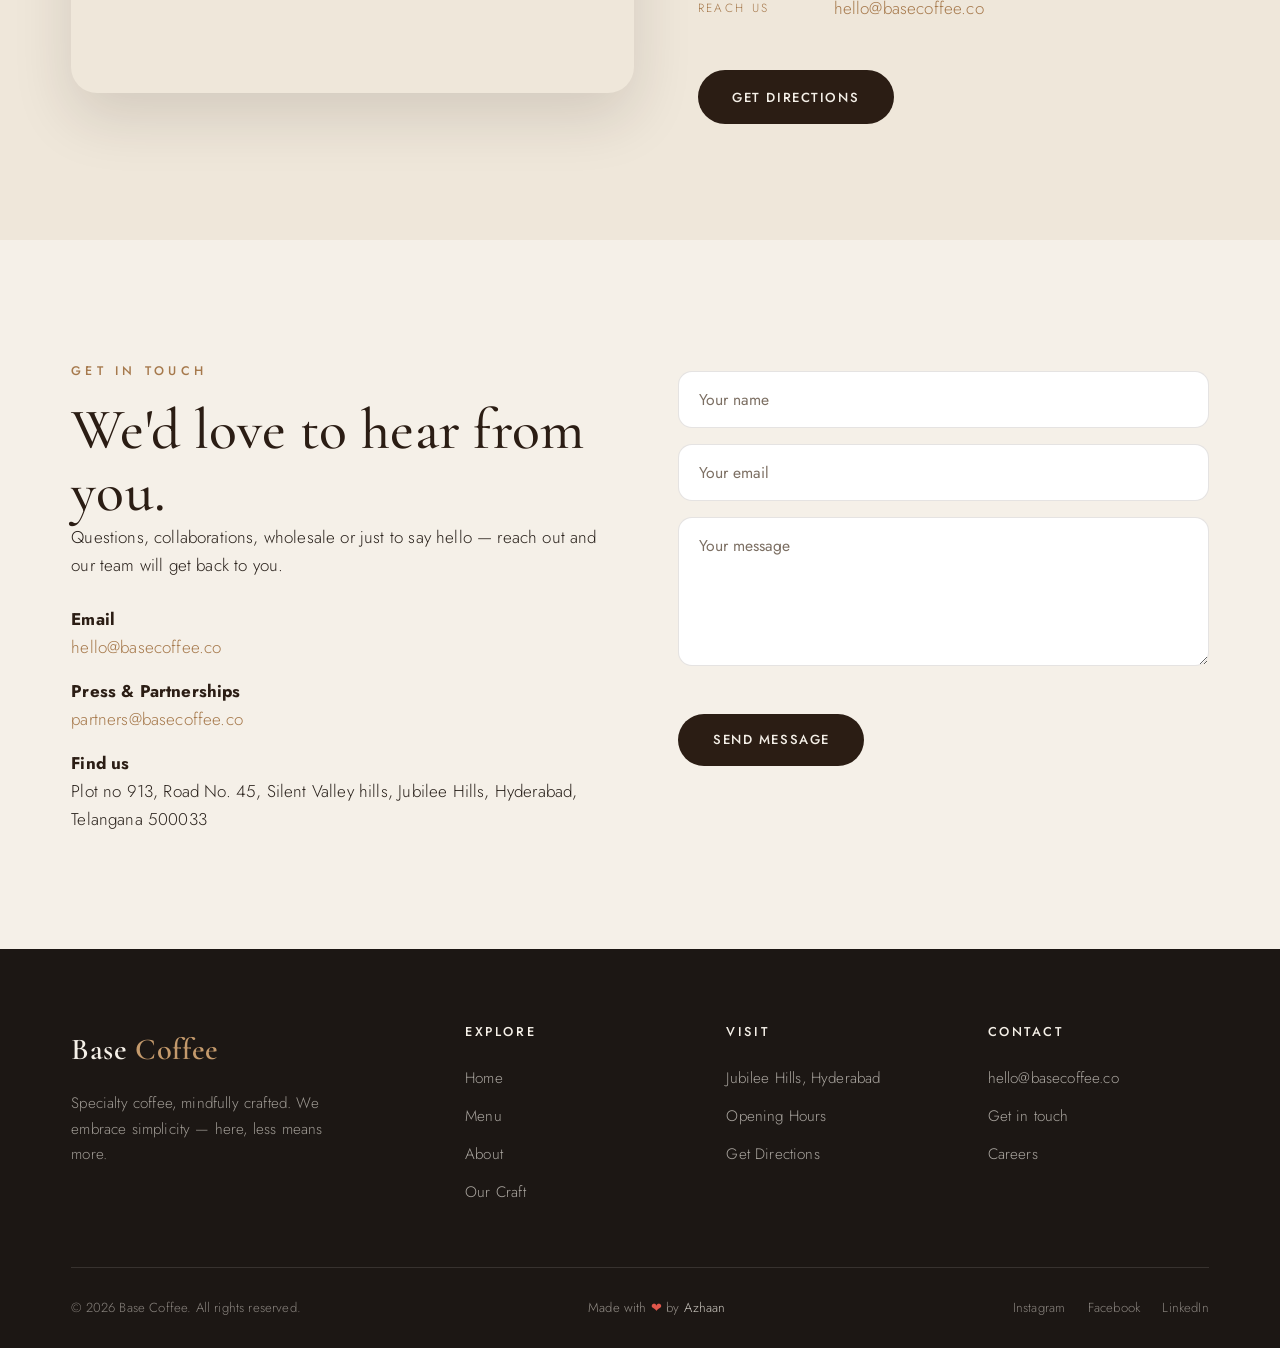
==== commit e1e66621: "Update location details across HTML files" ====
--- a/about.html
+++ b/about.html
@@ -119,7 +119,7 @@
       <div class="section-head text-center reveal">
         <span class="eyebrow">The space</span>
         <h2>Step inside</h2>
-        <p class="lead">Warm light, simple lines, and the quiet luxury of less. A familiar at-home feel in the heart of Abdoun.</p>
+        <p class="lead">Warm light, simple lines, and the quiet luxury of less. A familiar at-home feel in the heart of Jubilee Hills.</p>
       </div>
       <div class="gallery reveal">
         <figure class="gallery__tall">
@@ -194,15 +194,15 @@
   <section class="section bg-cream-soft" id="location">
     <div class="container location-feature">
       <div class="location-feature__media reveal">
-        <img src="https://images.unsplash.com/photo-1559925393-8be0ec4767c8?auto=format&fit=crop&w=1000&q=80" alt="Base Coffee storefront in Abdoun" />
+        <img src="https://images.unsplash.com/photo-1559925393-8be0ec4767c8?auto=format&fit=crop&w=1000&q=80" alt="Base Coffee storefront in Jubilee Hills" />
       </div>
       <div class="reveal" data-delay="1">
         <span class="eyebrow">Find us</span>
         <h2>One place. Your place.</h2>
-        <p style="color: var(--muted); margin-bottom: 0.6rem;">Tucked away in Abdoun Al Shamali, our home is a cosy, effortlessly stylish spot for locals and travellers alike.</p>
+        <p style="color: var(--muted); margin-bottom: 0.6rem;">Tucked away in Silent Valley hills, Jubilee Hills, our home is a cosy, effortlessly stylish spot for locals and travellers alike.</p>
         <div class="location-info__row">
           <span class="location-info__label">Address</span>
-          <span class="location-info__value">2 Shihan Al Oqleh,<br />Abdoun Al Shamali, Amman, Jordan</span>
+          <span class="location-info__value">Plot no 913, Road No. 45<br />Silent Valley hills, Jubilee Hills, Hyderabad, Telangana 500033</span>
         </div>
         <div class="location-info__row">
           <span class="location-info__label">Hours</span>
@@ -212,7 +212,7 @@
           <span class="location-info__label">Reach us</span>
           <span class="location-info__value"><a href="mailto:hello@basecoffee.co">hello@basecoffee.co</a></span>
         </div>
-        <a href="https://maps.google.com/?q=Base+Coffee+Abdoun+Amman" target="_blank" rel="noopener" class="btn btn--solid" style="margin-top: 1.8rem;">Get Directions</a>
+        <a href="https://maps.google.com/?q=Plot+no+913+Road+No.+45+Silent+Valley+hills+Jubilee+Hills+Hyderabad+Telangana+500033" target="_blank" rel="noopener" class="btn btn--solid" style="margin-top: 1.8rem;">Get Directions</a>
       </div>
     </div>
   </section>
@@ -234,7 +234,7 @@
         </p>
         <p style="margin-top: 1rem;">
           <strong style="color: var(--espresso);">Find us</strong><br />
-          2 Shihan Al Oqleh, Abdoun Al Shamali, Amman, Jordan
+          Plot no 913, Road No. 45, Silent Valley hills, Jubilee Hills, Hyderabad, Telangana 500033
         </p>
       </div>
       <div class="split__body reveal" data-delay="1">
@@ -266,9 +266,9 @@
         </div>
         <div class="footer__col">
           <h4>Visit</h4>
-          <a href="about.html#location">Abdoun, Amman</a>
+          <a href="about.html#location">Jubilee Hills, Hyderabad</a>
           <a href="about.html#location">Opening Hours</a>
-          <a href="https://maps.google.com/?q=Base+Coffee+Abdoun+Amman" target="_blank" rel="noopener">Get Directions</a>
+          <a href="https://maps.google.com/?q=Plot+no+913+Road+No.+45+Silent+Valley+hills+Jubilee+Hills+Hyderabad+Telangana+500033" target="_blank" rel="noopener">Get Directions</a>
         </div>
         <div class="footer__col">
           <h4>Contact</h4>
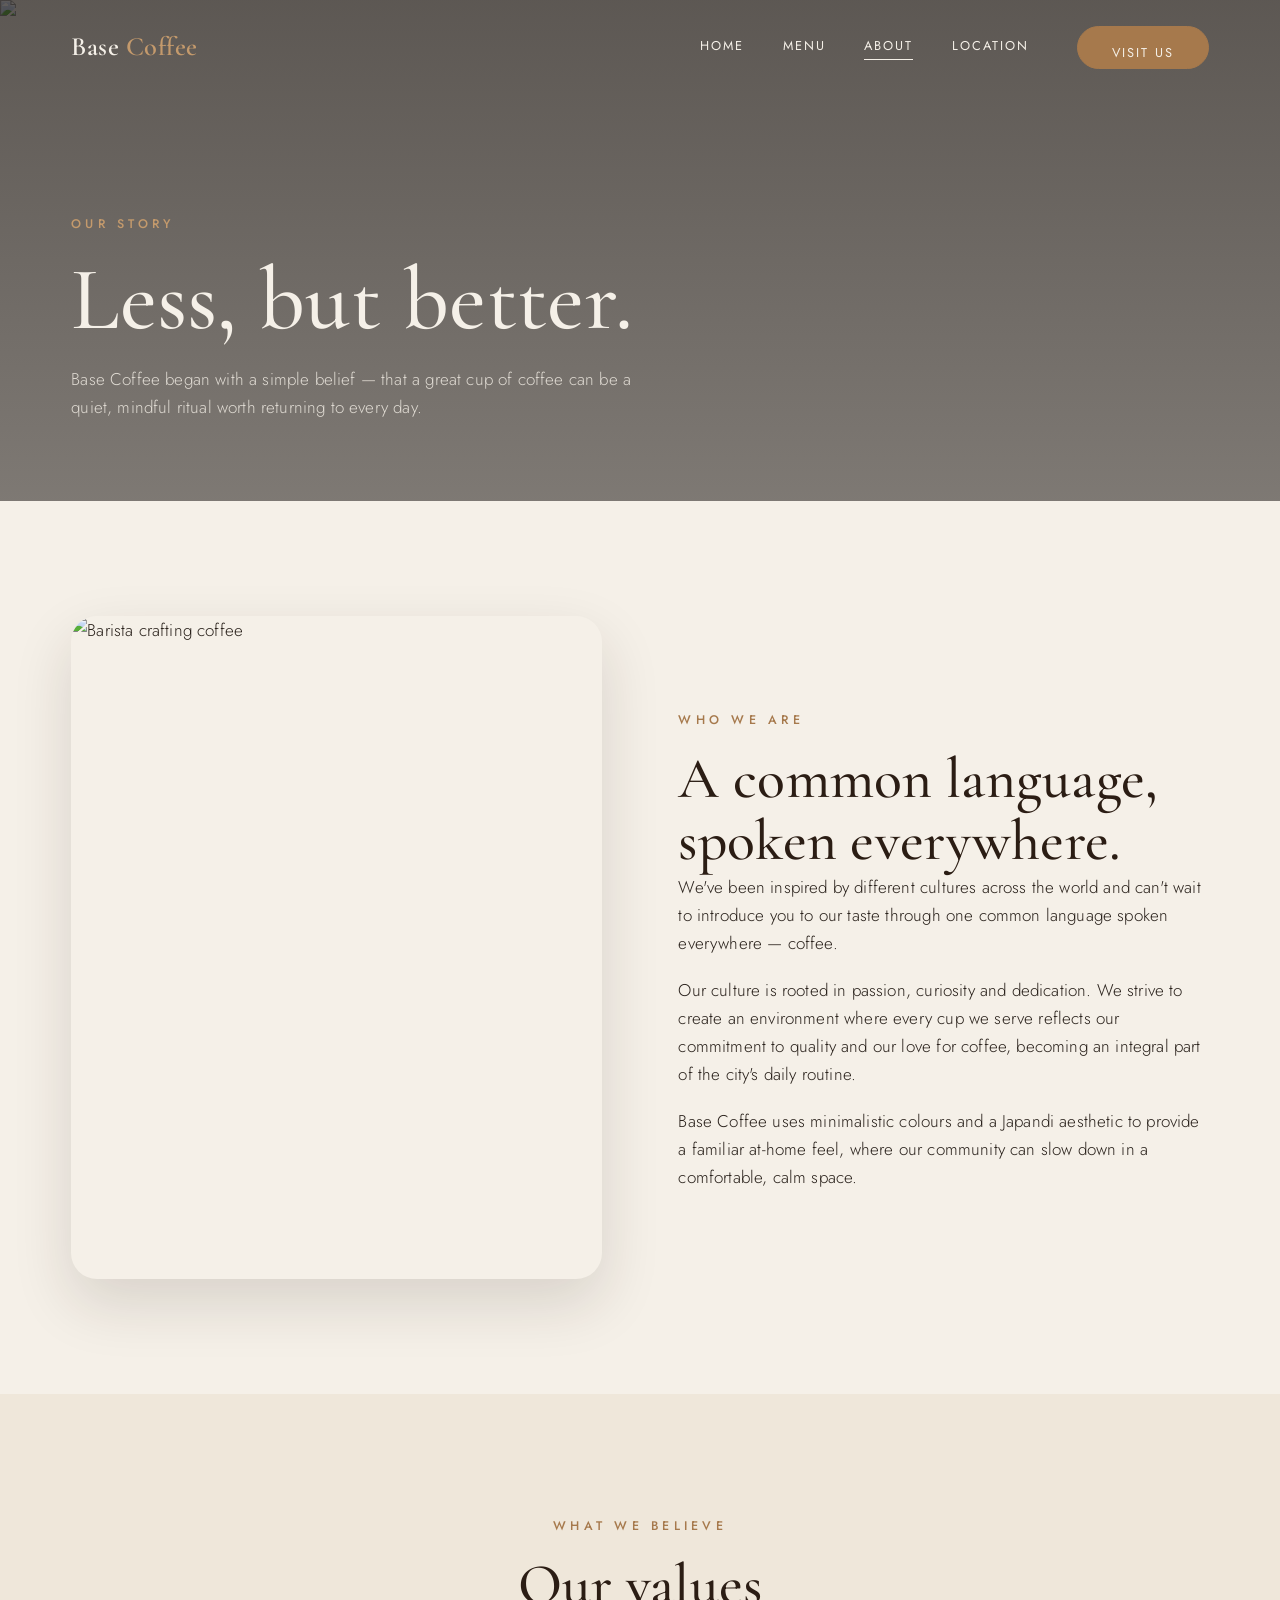
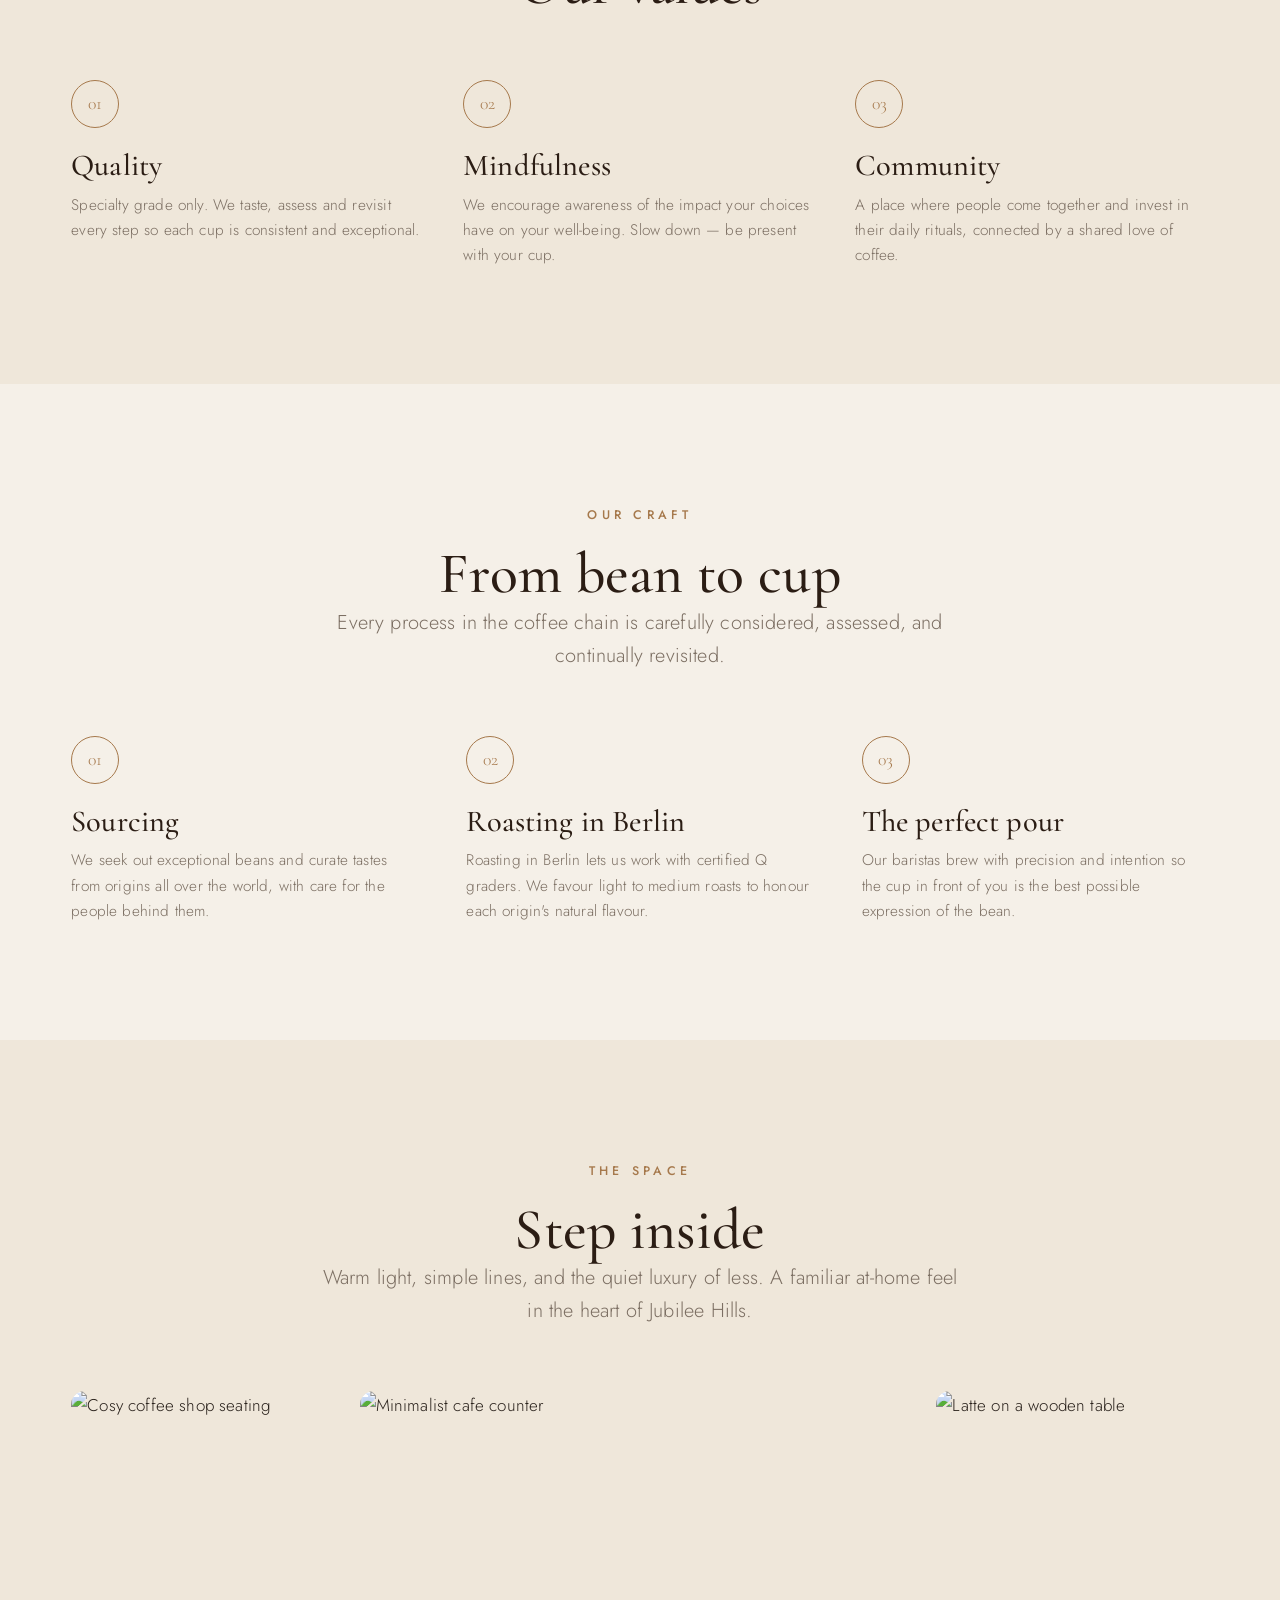
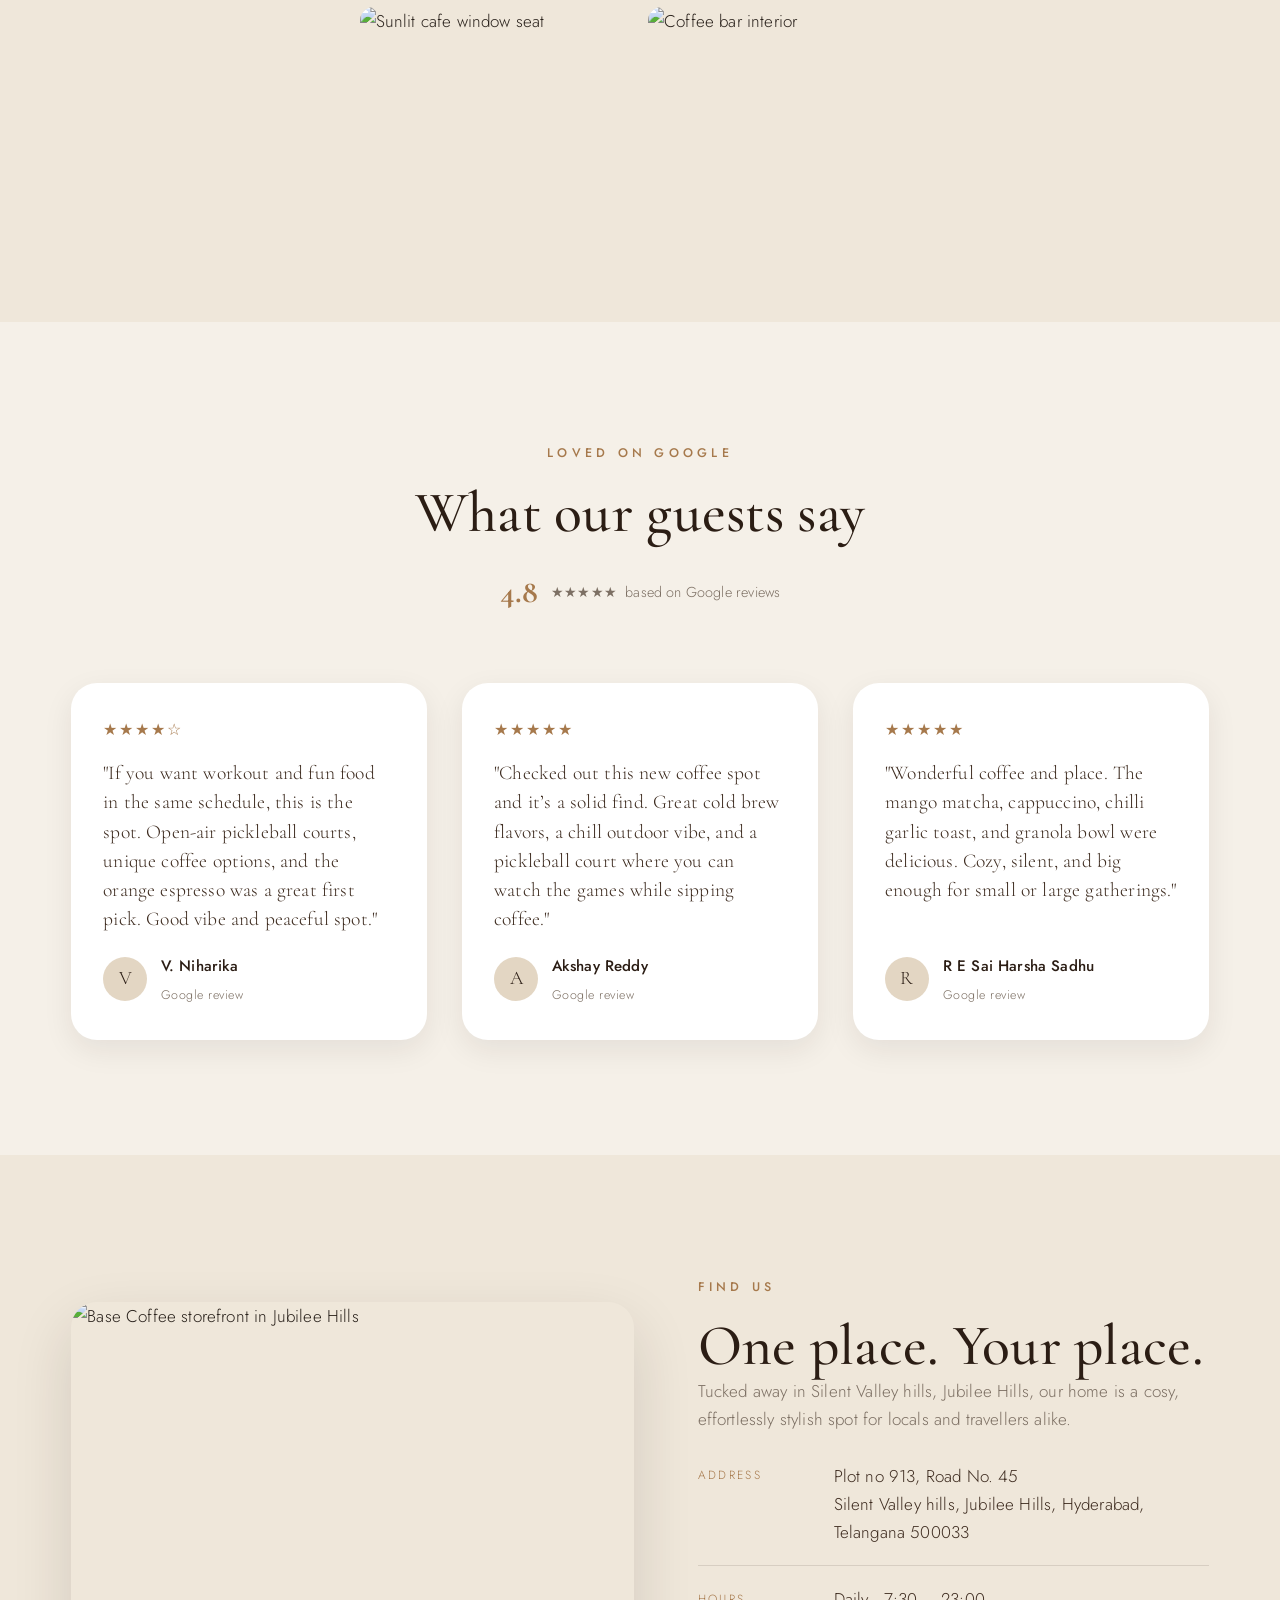
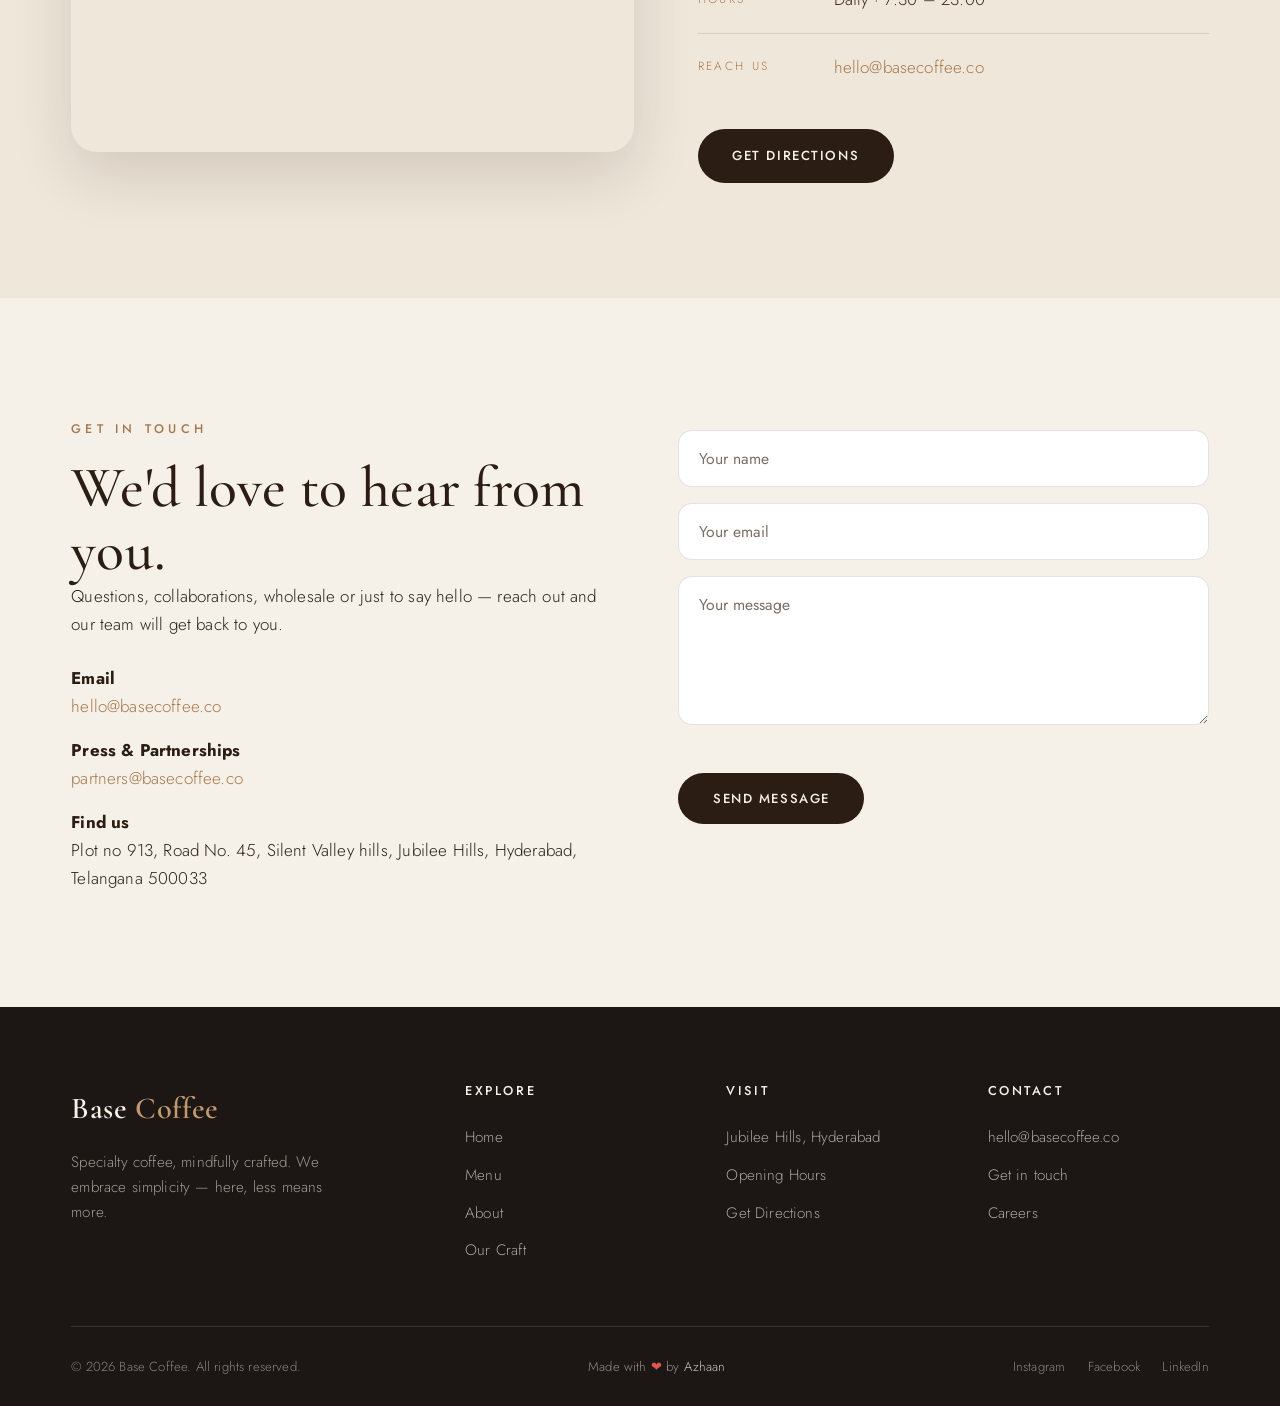
==== commit eca2dc0c: "Update reviews section in about.html with new conten" ====
--- a/about.html
+++ b/about.html
@@ -154,34 +154,34 @@
       </div>
       <div class="reviews-grid">
         <article class="review-card reveal">
-          <div class="review-card__stars">★★★★★</div>
-          <p class="review-card__text">"Really good matcha and coffee, great quality and clearly made with care. The drinks are absolutely worth trying."</p>
+          <div class="review-card__stars">★★★★☆</div>
+          <p class="review-card__text">"If you want workout and fun food in the same schedule, this is the spot. Open-air pickleball courts, unique coffee options, and the orange espresso was a great first pick. Good vibe and peaceful spot."</p>
           <div class="review-card__author">
-            <span class="review-card__avatar">N</span>
+            <span class="review-card__avatar">V</span>
             <span>
-              <span class="review-card__name">Nadia R.</span><br />
+              <span class="review-card__name">V. Niharika</span><br />
               <span class="review-card__src">Google review</span>
             </span>
           </div>
         </article>
         <article class="review-card reveal" data-delay="1">
           <div class="review-card__stars">★★★★★</div>
-          <p class="review-card__text">"By far one of the best places for world-class, professional coffee. The staff's warmth makes every visit feel personal and memorable."</p>
+          <p class="review-card__text">"Checked out this new coffee spot and it’s a solid find. Great cold brew flavors, a chill outdoor vibe, and a pickleball court where you can watch the games while sipping coffee."</p>
           <div class="review-card__author">
-            <span class="review-card__avatar">M</span>
+            <span class="review-card__avatar">A</span>
             <span>
-              <span class="review-card__name">Mahmoud A.</span><br />
+              <span class="review-card__name">Akshay Reddy</span><br />
               <span class="review-card__src">Google review</span>
             </span>
           </div>
         </article>
         <article class="review-card reveal" data-delay="2">
           <div class="review-card__stars">★★★★★</div>
-          <p class="review-card__text">"Good vibes and warm, smiley faces from the staff. The simplicity of the decorations makes it a unique and luxurious place."</p>
+          <p class="review-card__text">"Wonderful coffee and place. The mango matcha, cappuccino, chilli garlic toast, and granola bowl were delicious. Cozy, silent, and big enough for small or large gatherings."</p>
           <div class="review-card__author">
-            <span class="review-card__avatar">S</span>
+            <span class="review-card__avatar">R</span>
             <span>
-              <span class="review-card__name">Sara M.</span><br />
+              <span class="review-card__name">R E Sai Harsha Sadhu</span><br />
               <span class="review-card__src">Google review</span>
             </span>
           </div>
